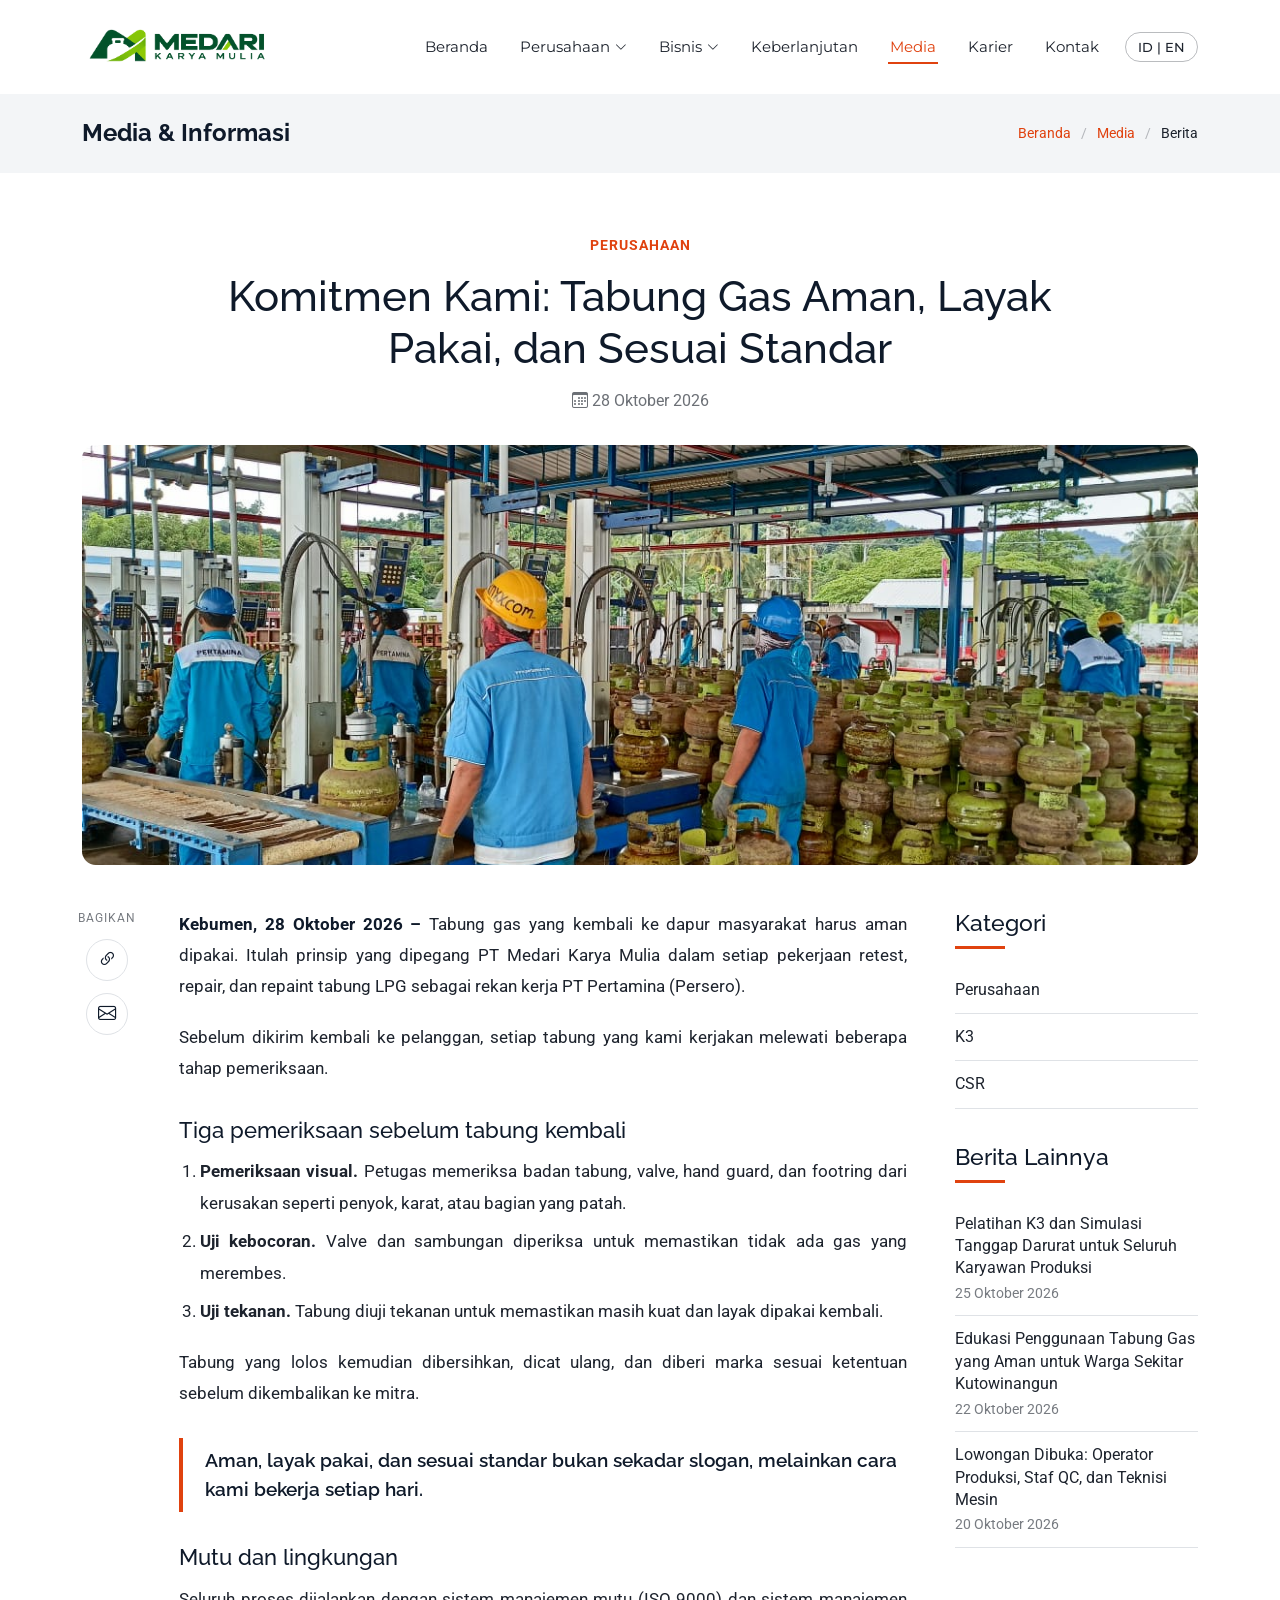
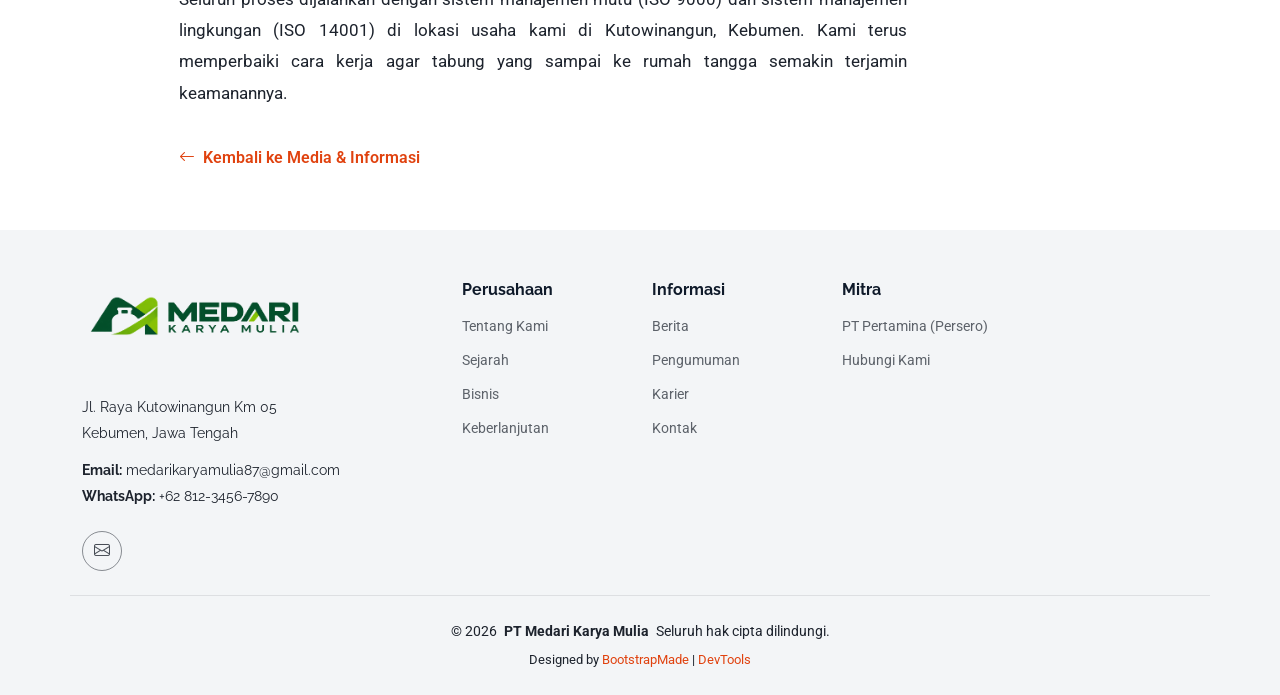
==== berita-1.html @ b1494ba6 "first commit" ====
<!DOCTYPE html>
<html lang="id">

<head>
  <meta charset="utf-8">
  <meta content="width=device-width, initial-scale=1.0" name="viewport">
  <title>Komitmen Kami: Tabung Gas Aman, Layak Pakai, dan Sesuai Standar - PT Medari Karya Mulia</title>
  <meta name="description" content="Komitmen PT Medari Karya Mulia menjaga tabung gas LPG tetap aman, layak pakai, dan sesuai standar.">

  <link href="assets/img/logo.png?v=2" rel="icon" type="image/png">
  <link href="assets/img/logo.png?v=2" rel="apple-touch-icon">

  <link href="https://fonts.googleapis.com" rel="preconnect">
  <link href="https://fonts.gstatic.com" rel="preconnect" crossorigin>
  <link href="https://fonts.googleapis.com/css2?family=Roboto:ital,wght@0,100;0,300;0,400;0,500;0,700;0,900;1,100;1,300;1,400;1,500;1,700;1,900&family=Montserrat:ital,wght@0,100;0,200;0,300;0,400;0,500;0,600;0,700;0,800;0,900;1,100;1,200;1,300;1,400;1,500;1,600;1,700;1,800;1,900&family=Raleway:ital,wght@0,100;0,200;0,300;0,400;0,500;0,600;0,700;0,800;0,900;1,100;1,200;1,300;1,400;1,500;1,600;1,700;1,800;1,900&display=swap" rel="stylesheet">

  <link href="assets/vendor/bootstrap/css/bootstrap.min.css" rel="stylesheet">
  <link href="assets/vendor/bootstrap-icons/bootstrap-icons.css" rel="stylesheet">
  <link href="assets/vendor/aos/aos.css" rel="stylesheet">
  <link href="assets/vendor/swiper/swiper-bundle.min.css" rel="stylesheet">
  <link href="assets/css/main.css" rel="stylesheet">
</head>

<body class="berita-page">

  <header id="header" class="header d-flex align-items-center sticky-top">
    <div class="container-fluid container-xl position-relative d-flex align-items-center">

      <a href="index.html" class="logo d-flex align-items-center me-auto">
        
          <img src="assets/img/logo-medari-karya-mulia.png" alt="PT Medari Karya Mulia" class="logo-img">
      </a>

      <nav id="navmenu" class="navmenu">
        <ul>
          <li><a href="index.html#hero"><span data-en="Home">Beranda</span></a></li>
          <li class="dropdown"><a href="index.html#about"><span data-en="Company">Perusahaan</span> <i class="bi bi-chevron-down toggle-dropdown"></i></a>
            <ul>
              <li><a href="index.html#about" data-en="About Us">Tentang Kami</a></li>
              <li><a href="index.html#history" data-en="History">Sejarah</a></li>
              <li><a href="index.html#team" data-en="Organization">Struktur Organisasi</a></li>
            </ul>
          </li>
          <li class="dropdown"><a href="index.html#services"><span data-en="Our Business">Bisnis</span> <i class="bi bi-chevron-down toggle-dropdown"></i></a>
            <ul>
              <li><a href="index.html#services">Retest</a></li>
              <li><a href="index.html#services">Repair</a></li>
              <li><a href="index.html#services">Repaint</a></li>
              <li><a href="index.html#how-we-work" data-en="Work Process">Alur Kerja</a></li>
            </ul>
          </li>
          <li><a href="index.html#sustainability"><span data-en="Sustainability">Keberlanjutan</span></a></li>
          <li><a href="index.html#media" class="active"><span data-en="Media">Media</span></a></li>
          <li><a href="index.html#careers"><span data-en="Careers">Karier</span></a></li>
          <li><a href="index.html#contact"><span data-en="Contact">Kontak</span></a></li>
        </ul>
        <i class="mobile-nav-toggle d-xl-none bi bi-list"></i>
      </nav>

      <button id="lang" class="btn-lang" type="button" aria-label="Ganti bahasa / Switch language">ID | EN</button>

    </div>
  </header>

  <main class="main">

    <!-- Page Title -->
    <div class="page-title light-background">
      <div class="container d-lg-flex justify-content-between align-items-center">
        <h1 class="mb-2 mb-lg-0" data-en="Media &amp;amp; Information">Media &amp; Informasi</h1>
        <nav class="breadcrumbs">
          <ol>
            <li><a href="index.html" data-en="Home">Beranda</a></li>
            <li><a href="index.html#media" data-en="Media">Media</a></li>
            <li class="current" data-en="News">Berita</li>
          </ol>
        </nav>
      </div>
    </div>

    <!-- Berita Detail -->
    <section id="berita-detail" class="berita-detail section">
      <div class="container" data-aos="fade-up">

        <div class="berita-head">
          <span class="berita-cat" data-en="Company">Perusahaan</span>
          <h2 class="berita-title" data-en="Our Commitment: Safe, Fit-for-Use Gas Cylinders That Meet Standards">Komitmen Kami: Tabung Gas Aman, Layak Pakai, dan Sesuai Standar</h2>
          <div class="berita-meta" data-en="&lt;i class=&quot;bi bi-calendar3&quot;&gt;&lt;/i&gt; October 28, 2026"><i class="bi bi-calendar3"></i> 28 Oktober 2026</div>
        </div>

        <img src="assets/img/komitmen-kami.jpeg" alt="Komitmen Kami: Tabung Gas Aman, Layak Pakai, dan Sesuai Standar" class="berita-hero">

        <div class="row g-4 g-lg-5">

          <div class="col-lg-1">
            <div class="berita-share">
              <span data-en="SHARE">BAGIKAN</span>
              <button type="button" class="js-copy" title="Salin tautan" aria-label="Salin tautan"><i class="bi bi-link-45deg"></i></button>
              <a class="js-mail" href="#" title="Kirim lewat email" aria-label="Kirim lewat email"><i class="bi bi-envelope"></i></a>
            </div>
          </div>

          <div class="col-lg-8">
            <article class="berita-body">

              <!-- ====== ISI BERITA MULAI ====== -->
              <p data-en="&lt;span class=&quot;dateline&quot;&gt;Kebumen, October 28, 2026 –&lt;/span&gt; A cylinder that returns to a household kitchen must be safe to use. That is the principle PT Medari Karya Mulia upholds in every LPG cylinder retest, repair, and repaint job as a partner of PT Pertamina (Persero)."><span class="dateline">Kebumen, 28 Oktober 2026 –</span> Tabung gas yang kembali ke dapur masyarakat harus aman dipakai. Itulah prinsip yang dipegang PT Medari Karya Mulia dalam setiap pekerjaan retest, repair, dan repaint tabung LPG sebagai rekan kerja PT Pertamina (Persero).</p>
              <p data-en="Before being sent back to customers, every cylinder we work on goes through several inspection stages.">Sebelum dikirim kembali ke pelanggan, setiap tabung yang kami kerjakan melewati beberapa tahap pemeriksaan.</p>
              <h3 data-en="Three checks before a cylinder goes back">Tiga pemeriksaan sebelum tabung kembali</h3>
              <ol>
              <li data-en="&lt;b&gt;Visual inspection.&lt;/b&gt; Staff check the cylinder body, valve, hand guard, and footring for damage such as dents, rust, or broken parts."><b>Pemeriksaan visual.</b> Petugas memeriksa badan tabung, valve, hand guard, dan footring dari kerusakan seperti penyok, karat, atau bagian yang patah.</li>
              <li data-en="&lt;b&gt;Leak test.&lt;/b&gt; The valve and joints are checked to make sure no gas seeps out."><b>Uji kebocoran.</b> Valve dan sambungan diperiksa untuk memastikan tidak ada gas yang merembes.</li>
              <li data-en="&lt;b&gt;Pressure test.&lt;/b&gt; The cylinder is pressure tested to make sure it is still strong and fit for reuse."><b>Uji tekanan.</b> Tabung diuji tekanan untuk memastikan masih kuat dan layak dipakai kembali.</li>
              </ol>
              <p data-en="Cylinders that pass are then cleaned, repainted, and marked as required before being returned to our partner.">Tabung yang lolos kemudian dibersihkan, dicat ulang, dan diberi marka sesuai ketentuan sebelum dikembalikan ke mitra.</p>
              <blockquote data-en="Safe, fit for use, and up to standard is not just a slogan, but the way we work every day.">Aman, layak pakai, dan sesuai standar bukan sekadar slogan, melainkan cara kami bekerja setiap hari.</blockquote>
              <h3 data-en="Quality and environment">Mutu dan lingkungan</h3>
              <p data-en="The whole process runs under a quality management system (ISO 9000) and an environmental management system (ISO 14001) at our site in Kutowinangun, Kebumen. We keep improving how we work so that the cylinders reaching households are ever safer.">Seluruh proses dijalankan dengan sistem manajemen mutu (ISO 9000) dan sistem manajemen lingkungan (ISO 14001) di lokasi usaha kami di Kutowinangun, Kebumen. Kami terus memperbaiki cara kerja agar tabung yang sampai ke rumah tangga semakin terjamin keamanannya.</p>
              <!-- ====== ISI BERITA SELESAI ====== -->

            </article>
            <a href="index.html#media" class="berita-back" data-en="&lt;i class=&quot;bi bi-arrow-left&quot;&gt;&lt;/i&gt; Back to Media &amp;amp; Information"><i class="bi bi-arrow-left"></i> Kembali ke Media &amp; Informasi</a>
          </div>

          <div class="col-lg-3">
            <aside class="berita-side">
              <h4 data-en="Categories">Kategori</h4>
              <ul>
                <li><a href="index.html#media" data-en="Company">Perusahaan</a></li>
                <li><a href="index.html#media">K3</a></li>
                <li><a href="index.html#media">CSR</a></li>
              </ul>
              <h4 data-en="More News">Berita Lainnya</h4>
              <ul>
                <li><a href="berita-2.html" data-en="K3 Training and Emergency Response Drill for All Production Employees&lt;small&gt;October 25, 2026&lt;/small&gt;">Pelatihan K3 dan Simulasi Tanggap Darurat untuk Seluruh Karyawan Produksi<small>25 Oktober 2026</small></a></li>
                <li><a href="berita-3.html" data-en="Safe Gas Cylinder Use Education for Residents Around Kutowinangun&lt;small&gt;October 22, 2026&lt;/small&gt;">Edukasi Penggunaan Tabung Gas yang Aman untuk Warga Sekitar Kutowinangun<small>22 Oktober 2026</small></a></li>
                <li><a href="berita-4.html" data-en="Job Openings: Production Operator, QC Staff, and Machine Technician&lt;small&gt;October 20, 2026&lt;/small&gt;">Lowongan Dibuka: Operator Produksi, Staf QC, dan Teknisi Mesin<small>20 Oktober 2026</small></a></li>
              </ul>
            </aside>
          </div>

        </div>
      </div>
    </section>

  </main>

  <footer id="footer" class="footer position-relative light-background">

    <div class="container footer-top">
      <div class="row gy-4">
        <div class="col-lg-4 col-md-6 footer-about">
          <a href="index.html" class="logo d-flex align-items-center">
            
              <img src="assets/img/logo-medari-karya-mulia.png" alt="PT Medari Karya Mulia" class="logo-img">
          </a>
          <div class="footer-contact pt-3">
            <p>Jl. Raya Kutowinangun Km 05</p>
            <p>Kebumen, Jawa Tengah</p>
            <p class="mt-3"><strong>Email:</strong> <span id="f-em"></span></p>
            <p><strong>WhatsApp:</strong> <span id="f-wa"></span></p>
          </div>
          <div class="social-links d-flex mt-4">
            <a id="f-mail" href="#" aria-label="Email"><i class="bi bi-envelope"></i></a>
          </div>
        </div>

        <div class="col-lg-2 col-md-3 footer-links">
          <h4 data-en="Company">Perusahaan</h4>
          <ul>
            <li><a href="index.html#about" data-en="About Us">Tentang Kami</a></li>
            <li><a href="index.html#history" data-en="History">Sejarah</a></li>
            <li><a href="index.html#services" data-en="Our Business">Bisnis</a></li>
            <li><a href="index.html#sustainability" data-en="Sustainability">Keberlanjutan</a></li>
          </ul>
        </div>

        <div class="col-lg-2 col-md-3 footer-links">
          <h4 data-en="Information">Informasi</h4>
          <ul>
            <li><a href="index.html#media" data-en="News">Berita</a></li>
            <li><a href="index.html#media" data-en="Announcements">Pengumuman</a></li>
            <li><a href="index.html#careers" data-en="Careers">Karier</a></li>
            <li><a href="index.html#contact" data-en="Contact">Kontak</a></li>
          </ul>
        </div>

        <div class="col-lg-4 col-md-6 footer-links">
          <h4 data-en="Partner">Mitra</h4>
          <ul>
            <li><a href="https://www.pertamina.com/id" target="_blank" rel="noopener">PT Pertamina (Persero)</a></li>
            <li><a href="index.html#contact" data-en="Contact Us">Hubungi Kami</a></li>
          </ul>
        </div>
      </div>
    </div>

    <div class="container copyright text-center mt-4">
      <p>© <span>2026</span> <strong class="px-1 sitename">PT Medari Karya Mulia</strong> <span data-en="All Rights Reserved">Seluruh hak cipta dilindungi.</span></p>
      <div class="credits">
        <!-- All the links in the footer should remain intact. -->
        <!-- You can delete the links only if you've purchased the pro version. -->
        <!-- Licensing information: https://bootstrapmade.com/license/ -->
        Designed by <a href="https://bootstrapmade.com/">BootstrapMade</a> | <a href="https://bootstrapmade.com/tools/">DevTools</a>
      </div>
    </div>

  </footer>

  <a href="#" id="scroll-top" class="scroll-top d-flex align-items-center justify-content-center"><i class="bi bi-arrow-up-short"></i></a>

  <script src="assets/vendor/bootstrap/js/bootstrap.bundle.min.js"></script>
  <script src="assets/vendor/aos/aos.js"></script>
  <script src="assets/vendor/purecounter/purecounter_vanilla.js"></script>
  <script src="assets/vendor/swiper/swiper-bundle.min.js"></script>
  <script src="assets/js/main.js"></script>

</body>

</html>
---- assets/css/main.css ----
/**
* Template Name: Scout
* Template URL: https://bootstrapmade.com/scout-bootstrap-multipurpose-template/
* Updated: May 05 2025 with Bootstrap v5.3.5
* Author: BootstrapMade.com
* License: https://bootstrapmade.com/license/
*/

/*--------------------------------------------------------------
# Font & Color Variables
# Help: https://bootstrapmade.com/color-system/
--------------------------------------------------------------*/
/* Fonts */
:root {
  --default-font: "Roboto",  system-ui, -apple-system, "Segoe UI", Roboto, "Helvetica Neue", Arial, "Noto Sans", "Liberation Sans", sans-serif, "Apple Color Emoji", "Segoe UI Emoji", "Segoe UI Symbol", "Noto Color Emoji";
  --heading-font: "Raleway",  sans-serif;
  --nav-font: "Montserrat",  sans-serif;
}

/* Global Colors - The following color variables are used throughout the website. Updating them here will change the color scheme of the entire website */
:root { 
  --background-color: #ffffff; /* Background color for the entire website, including individual sections */
  --default-color: #52413a; /* Default color used for the majority of the text content across the entire website */
  --heading-color: #31221c; /* Color for headings, subheadings and title throughout the website */
  --accent-color: #f85d23; /* Accent color that represents your brand on the website. It's used for buttons, links, and other elements that need to stand out */
  --surface-color: #ffffff; /* The surface color is used as a background of boxed elements within sections, such as cards, icon boxes, or other elements that require a visual separation from the global background. */
  --contrast-color: #ffffff; /* Contrast color for text, ensuring readability against backgrounds of accent, heading, or default colors. */
}

/* Nav Menu Colors - The following color variables are used specifically for the navigation menu. They are separate from the global colors to allow for more customization options */
:root {
  --nav-color: #52413a;  /* The default color of the main navmenu links */
  --nav-hover-color: #f85d23; /* Applied to main navmenu links when they are hovered over or active */
  --nav-mobile-background-color: #ffffff; /* Used as the background color for mobile navigation menu */
  --nav-dropdown-background-color: #ffffff; /* Used as the background color for dropdown items that appear when hovering over primary navigation items */
  --nav-dropdown-color: #52413a; /* Used for navigation links of the dropdown items in the navigation menu. */
  --nav-dropdown-hover-color: #f85d23; /* Similar to --nav-hover-color, this color is applied to dropdown navigation links when they are hovered over. */
}

/* Color Presets - These classes override global colors when applied to any section or element, providing reuse of the sam color scheme. */

.light-background {
  --background-color: #f8f5f4;
  --surface-color: #ffffff;
}

.dark-background {
  --background-color: #060606;
  --default-color: #ffffff;
  --heading-color: #ffffff;
  --surface-color: #343333;
  --contrast-color: #ffffff;
}

/* Smooth scroll */
:root {
  scroll-behavior: smooth;
}

/*--------------------------------------------------------------
# General Styling & Shared Classes
--------------------------------------------------------------*/
body {
  color: var(--default-color);
  background-color: var(--background-color);
  font-family: var(--default-font);
}

a {
  color: var(--accent-color);
  text-decoration: none;
  transition: 0.3s;
}

a:hover {
  color: color-mix(in srgb, var(--accent-color), transparent 25%);
  text-decoration: none;
}

h1,
h2,
h3,
h4,
h5,
h6 {
  color: var(--heading-color);
  font-family: var(--heading-font);
}

/* PHP Email Form Messages
------------------------------*/
.php-email-form .error-message {
  display: none;
  background: #df1529;
  color: #ffffff;
  text-align: left;
  padding: 15px;
  margin-bottom: 24px;
  font-weight: 600;
}

.php-email-form .sent-message {
  display: none;
  color: #ffffff;
  background: #059652;
  text-align: center;
  padding: 15px;
  margin-bottom: 24px;
  font-weight: 600;
}

.php-email-form .loading {
  display: none;
  background: var(--surface-color);
  text-align: center;
  padding: 15px;
  margin-bottom: 24px;
}

.php-email-form .loading:before {
  content: "";
  display: inline-block;
  border-radius: 50%;
  width: 24px;
  height: 24px;
  margin: 0 10px -6px 0;
  border: 3px solid var(--accent-color);
  border-top-color: var(--surface-color);
  animation: php-email-form-loading 1s linear infinite;
}

@keyframes php-email-form-loading {
  0% {
    transform: rotate(0deg);
  }

  100% {
    transform: rotate(360deg);
  }
}

/*--------------------------------------------------------------
# Global Header
--------------------------------------------------------------*/
.header {
  color: var(--default-color);
  background-color: var(--background-color);
  padding: 15px 0;
  transition: all 0.5s;
  z-index: 997;
}

.header .logo {
  line-height: 1;
}

.header .logo img {
  max-height: 36px;
  margin-right: 8px;
}

.header .logo h1 {
  font-size: 26px;
  margin: 0;
  font-weight: 600;
  color: var(--heading-color);
}

.header .btn-getstarted,
.header .btn-getstarted:focus {
  color: var(--contrast-color);
  background: var(--accent-color);
  font-size: 14px;
  padding: 8px 25px;
  margin: 0 0 0 30px;
  border-radius: 50px;
  transition: 0.3s;
}

.header .btn-getstarted:hover,
.header .btn-getstarted:focus:hover {
  color: var(--contrast-color);
  background: color-mix(in srgb, var(--accent-color), transparent 15%);
}

@media (max-width: 1200px) {
  .header .logo {
    order: 1;
  }

  .header .btn-getstarted {
    order: 2;
    margin: 0 15px 0 0;
    padding: 6px 15px;
  }

  .header .navmenu {
    order: 3;
  }
}

/* Global Header on Scroll
------------------------------*/
.scrolled .header {
  --background-color: rgba(244, 239, 237, 0.95);
}

/*--------------------------------------------------------------
# Navigation Menu
--------------------------------------------------------------*/
/* Desktop Navigation */
@media (min-width: 1200px) {
  .navmenu {
    padding: 0;
  }

  .navmenu ul {
    margin: 0;
    padding: 0;
    display: flex;
    list-style: none;
    align-items: center;
  }

  .navmenu li {
    position: relative;
  }

  .navmenu>ul>li {
    white-space: nowrap;
    padding: 15px 14px;
  }

  .navmenu>ul>li:last-child {
    padding-right: 0;
  }

  .navmenu a,
  .navmenu a:focus {
    color: var(--nav-color);
    font-size: 15px;
    padding: 0 2px;
    font-family: var(--nav-font);
    font-weight: 400;
    display: flex;
    align-items: center;
    justify-content: space-between;
    white-space: nowrap;
    transition: 0.3s;
    position: relative;
  }

  .navmenu a i,
  .navmenu a:focus i {
    font-size: 12px;
    line-height: 0;
    margin-left: 5px;
    transition: 0.3s;
  }

  .navmenu>ul>li>a:before {
    content: "";
    position: absolute;
    width: 100%;
    height: 2px;
    bottom: -6px;
    left: 0;
    background-color: var(--accent-color);
    visibility: hidden;
    width: 0px;
    transition: all 0.3s ease-in-out 0s;
  }

  .navmenu a:hover:before,
  .navmenu li:hover>a:before,
  .navmenu .active:before {
    visibility: visible;
    width: 100%;
  }

  .navmenu li:hover>a,
  .navmenu .active,
  .navmenu .active:focus {
    color: var(--nav-hover-color);
  }

  .navmenu .dropdown ul {
    margin: 0;
    padding: 10px 0;
    background: var(--nav-dropdown-background-color);
    display: block;
    position: absolute;
    visibility: hidden;
    left: 14px;
    top: 130%;
    opacity: 0;
    transition: 0.3s;
    border-radius: 4px;
    z-index: 99;
    box-shadow: 0px 0px 30px rgba(0, 0, 0, 0.1);
  }

  .navmenu .dropdown ul li {
    min-width: 200px;
  }

  .navmenu .dropdown ul a {
    padding: 10px 20px;
    font-size: 15px;
    text-transform: none;
    color: var(--nav-dropdown-color);
  }

  .navmenu .dropdown ul a i {
    font-size: 12px;
  }

  .navmenu .dropdown ul a:hover,
  .navmenu .dropdown ul .active:hover,
  .navmenu .dropdown ul li:hover>a {
    color: var(--nav-dropdown-hover-color);
  }

  .navmenu .dropdown:hover>ul {
    opacity: 1;
    top: 100%;
    visibility: visible;
  }

  .navmenu .dropdown .dropdown ul {
    top: 0;
    left: -90%;
    visibility: hidden;
  }

  .navmenu .dropdown .dropdown:hover>ul {
    opacity: 1;
    top: 0;
    left: -100%;
    visibility: visible;
  }
}

/* Mobile Navigation */
@media (max-width: 1199px) {
  .mobile-nav-toggle {
    color: var(--nav-color);
    font-size: 28px;
    line-height: 0;
    margin-right: 10px;
    cursor: pointer;
    transition: color 0.3s;
  }

  .navmenu {
    padding: 0;
    z-index: 9997;
  }

  .navmenu ul {
    display: none;
    list-style: none;
    position: absolute;
    inset: 60px 20px 20px 20px;
    padding: 10px 0;
    margin: 0;
    border-radius: 6px;
    background-color: var(--nav-mobile-background-color);
    border: 1px solid color-mix(in srgb, var(--default-color), transparent 90%);
    box-shadow: none;
    overflow-y: auto;
    transition: 0.3s;
    z-index: 9998;
  }

  .navmenu a,
  .navmenu a:focus {
    color: var(--nav-dropdown-color);
    padding: 10px 20px;
    font-family: var(--nav-font);
    font-size: 17px;
    font-weight: 500;
    display: flex;
    align-items: center;
    justify-content: space-between;
    white-space: nowrap;
    transition: 0.3s;
  }

  .navmenu a i,
  .navmenu a:focus i {
    font-size: 12px;
    line-height: 0;
    margin-left: 5px;
    width: 30px;
    height: 30px;
    display: flex;
    align-items: center;
    justify-content: center;
    border-radius: 50%;
    transition: 0.3s;
    background-color: color-mix(in srgb, var(--accent-color), transparent 90%);
  }

  .navmenu a i:hover,
  .navmenu a:focus i:hover {
    background-color: var(--accent-color);
    color: var(--contrast-color);
  }

  .navmenu a:hover,
  .navmenu .active,
  .navmenu .active:focus {
    color: var(--nav-dropdown-hover-color);
  }

  .navmenu .active i,
  .navmenu .active:focus i {
    background-color: var(--accent-color);
    color: var(--contrast-color);
    transform: rotate(180deg);
  }

  .navmenu .dropdown ul {
    position: static;
    display: none;
    z-index: 99;
    padding: 10px 0;
    margin: 10px 20px;
    background-color: var(--nav-dropdown-background-color);
    transition: all 0.5s ease-in-out;
  }

  .navmenu .dropdown ul ul {
    background-color: rgba(33, 37, 41, 0.1);
  }

  .navmenu .dropdown>.dropdown-active {
    display: block;
    background-color: rgba(33, 37, 41, 0.03);
  }

  .mobile-nav-active {
    overflow: hidden;
  }

  .mobile-nav-active .mobile-nav-toggle {
    color: #fff;
    position: absolute;
    font-size: 32px;
    top: 15px;
    right: 15px;
    margin-right: 0;
    z-index: 9999;
  }

  .mobile-nav-active .navmenu {
    position: fixed;
    overflow: hidden;
    inset: 0;
    background: rgba(33, 37, 41, 0.8);
    transition: 0.3s;
  }

  .mobile-nav-active .navmenu>ul {
    display: block;
  }
}

/*--------------------------------------------------------------
# Global Footer
--------------------------------------------------------------*/
.footer {
  color: var(--default-color);
  background-color: var(--background-color);
  font-size: 14px;
  position: relative;
}

.footer .footer-top {
  padding-top: 50px;
}

.footer .footer-about .logo {
  line-height: 1;
  margin-bottom: 25px;
}

.footer .footer-about .logo img {
  max-height: 40px;
  margin-right: 6px;
}

.footer .footer-about .logo span {
  color: var(--heading-color);
  font-family: var(--heading-font);
  font-size: 26px;
  font-weight: 700;
  letter-spacing: 1px;
}

.footer .footer-about p {
  font-size: 14px;
  font-family: var(--heading-font);
}

.footer .social-links a {
  display: flex;
  align-items: center;
  justify-content: center;
  width: 40px;
  height: 40px;
  border-radius: 50%;
  border: 1px solid color-mix(in srgb, var(--default-color), transparent 50%);
  font-size: 16px;
  color: color-mix(in srgb, var(--default-color), transparent 20%);
  margin-right: 10px;
  transition: 0.3s;
}

.footer .social-links a:hover {
  color: var(--accent-color);
  border-color: var(--accent-color);
}

.footer h4 {
  font-size: 16px;
  font-weight: bold;
  position: relative;
  padding-bottom: 12px;
}

.footer .footer-links {
  margin-bottom: 30px;
}

.footer .footer-links ul {
  list-style: none;
  padding: 0;
  margin: 0;
}

.footer .footer-links ul i {
  padding-right: 2px;
  font-size: 12px;
  line-height: 0;
}

.footer .footer-links ul li {
  padding: 10px 0;
  display: flex;
  align-items: center;
}

.footer .footer-links ul li:first-child {
  padding-top: 0;
}

.footer .footer-links ul a {
  color: color-mix(in srgb, var(--default-color), transparent 30%);
  display: inline-block;
  line-height: 1;
}

.footer .footer-links ul a:hover {
  color: var(--accent-color);
}

.footer .footer-contact p {
  margin-bottom: 5px;
}

.footer .copyright {
  padding: 25px 0;
  border-top: 1px solid color-mix(in srgb, var(--default-color), transparent 90%);
}

.footer .copyright p {
  margin-bottom: 0;
}

.footer .credits {
  margin-top: 8px;
  font-size: 13px;
}

/*--------------------------------------------------------------
# Scroll Top Button
--------------------------------------------------------------*/
.scroll-top {
  position: fixed;
  visibility: hidden;
  opacity: 0;
  right: 15px;
  bottom: -15px;
  z-index: 99999;
  background-color: var(--accent-color);
  width: 44px;
  height: 44px;
  border-radius: 50px;
  transition: all 0.4s;
}

.scroll-top i {
  font-size: 24px;
  color: var(--contrast-color);
  line-height: 0;
}

.scroll-top:hover {
  background-color: color-mix(in srgb, var(--accent-color), transparent 20%);
  color: var(--contrast-color);
}

.scroll-top.active {
  visibility: visible;
  opacity: 1;
  bottom: 15px;
}

/*--------------------------------------------------------------
# Disable aos animation delay on mobile devices
--------------------------------------------------------------*/
@media screen and (max-width: 768px) {
  [data-aos-delay] {
    transition-delay: 0 !important;
  }
}

/*--------------------------------------------------------------
# Global Page Titles & Breadcrumbs
--------------------------------------------------------------*/
.page-title {
  color: var(--default-color);
  background-color: var(--background-color);
  padding: 25px 0;
  position: relative;
}

.page-title h1 {
  font-size: 24px;
  font-weight: 700;
}

.page-title .breadcrumbs ol {
  display: flex;
  flex-wrap: wrap;
  list-style: none;
  padding: 0;
  margin: 0;
  font-size: 14px;
  font-weight: 400;
}

.page-title .breadcrumbs ol li+li {
  padding-left: 10px;
}

.page-title .breadcrumbs ol li+li::before {
  content: "/";
  display: inline-block;
  padding-right: 10px;
  color: color-mix(in srgb, var(--default-color), transparent 70%);
}

/*--------------------------------------------------------------
# Global Sections
--------------------------------------------------------------*/
section,
.section {
  color: var(--default-color);
  background-color: var(--background-color);
  padding: 60px 0;
  scroll-margin-top: 82px;
  overflow: clip;
}

@media (max-width: 1199px) {

  section,
  .section {
    scroll-margin-top: 63px;
  }
}

/*--------------------------------------------------------------
# Global Section Titles
--------------------------------------------------------------*/
.section-title {
  text-align: center;
  padding-bottom: 60px;
  position: relative;
}

.section-title h2 {
  font-size: 32px;
  font-weight: 700;
  margin-bottom: 20px;
  padding-bottom: 20px;
  position: relative;
}

.section-title h2:after {
  content: "";
  position: absolute;
  display: block;
  width: 50px;
  height: 3px;
  background: var(--accent-color);
  left: 0;
  right: 0;
  bottom: 0;
  margin: auto;
}

.section-title p {
  margin-bottom: 0;
}

/*--------------------------------------------------------------
# Hero Section
--------------------------------------------------------------*/
.hero {
  padding: 80px 0;
}

.hero .hero-content {
  margin-bottom: 2rem;
}

@media (min-width: 992px) {
  .hero .hero-content {
    margin-bottom: 0;
  }
}

.hero .hero-tag {
  display: inline-flex;
  align-items: center;
  background-color: color-mix(in srgb, var(--accent-color), transparent 90%);
  padding: 0.5rem 1rem;
  border-radius: 50px;
  margin-bottom: 1rem;
}

.hero .hero-tag i {
  color: var(--accent-color);
  margin-right: 0.5rem;
}

.hero .hero-tag span {
  color: var(--accent-color);
  font-weight: 600;
}

.hero h1 {
  font-size: 2.5rem;
  font-weight: 700;
  margin-bottom: 1rem;
}

.hero h1 .highlight {
  color: var(--accent-color);
}

@media (min-width: 992px) {
  .hero h1 {
    font-size: 3.5rem;
  }
}

.hero .lead {
  color: color-mix(in srgb, var(--default-color), transparent 25%);
  margin-bottom: 1.5rem;
}

.hero .hero-features {
  list-style: none;
  padding-left: 0;
  margin-bottom: 2rem;
}

.hero .hero-features li {
  margin-bottom: 0.5rem;
  display: flex;
  align-items: center;
}

.hero .hero-features li i {
  color: var(--accent-color);
  margin-right: 0.5rem;
}

.hero .hero-cta {
  display: flex;
  flex-wrap: wrap;
  gap: 1rem;
}

.hero .hero-cta .btn-primary {
  background-color: var(--accent-color);
  border-color: var(--accent-color);
  color: var(--contrast-color);
  padding: 0.75rem 1.5rem;
  font-weight: 600;
  transition: all 0.3s ease;
}

.hero .hero-cta .btn-primary:hover {
  background-color: color-mix(in srgb, var(--accent-color), black 10%);
  border-color: color-mix(in srgb, var(--accent-color), black 10%);
}

.hero .hero-cta .btn-link {
  color: var(--heading-color);
  font-weight: 600;
  text-decoration: none;
  display: inline-flex;
  align-items: center;
}

.hero .hero-cta .btn-link i {
  margin-right: 0.5rem;
}

.hero .hero-cta .btn-link:hover {
  color: var(--accent-color);
}

.hero .hero-image-wrapper {
  position: relative;
  padding: 0 40px;
}

.hero .hero-image-wrapper .hero-image {
  border-radius: 10px;
}

.hero .hero-image-wrapper .stat-card {
  position: absolute;
  background-color: var(--surface-color);
  padding: 1rem;
  border-radius: 8px;
  box-shadow: 0 5px 15px rgba(0, 0, 0, 0.1);
  display: flex;
  flex-direction: column;
  align-items: flex-start;
  min-width: 150px;
}

.hero .hero-image-wrapper .stat-card.top-right {
  top: 40px;
  right: 0px;
}

.hero .hero-image-wrapper .stat-card.bottom-left {
  bottom: 40px;
  left: 0px;
}

.hero .hero-image-wrapper .stat-card .stat-value {
  font-size: 1.5rem;
  font-weight: 700;
  color: var(--accent-color);
  margin-bottom: 0.25rem;
}

.hero .hero-image-wrapper .stat-card .stat-label {
  font-size: 0.875rem;
  color: var(--heading-color);
  margin-bottom: 0.5rem;
}

.hero .hero-image-wrapper .stat-card .stat-icon {
  align-self: flex-end;
  font-size: 1.25rem;
  color: color-mix(in srgb, var(--accent-color), transparent 50%);
}

@media (max-width: 575px) {
  .hero .hero-image-wrapper {
    padding: 0;
  }

  .hero .hero-image-wrapper .stat-card {
    position: relative;
  }

  .hero .hero-image-wrapper .stat-card.top-right,
  .hero .hero-image-wrapper .stat-card.bottom-left {
    inset: auto;
    margin-top: 30px;
  }
}

/*--------------------------------------------------------------
# About Section
--------------------------------------------------------------*/
.about .section-heading {
  font-size: 2.5rem;
  color: var(--heading-color);
  margin-bottom: 1.5rem;
  position: relative;
  padding-bottom: 1rem;
  font-weight: 700;
}

.about .section-heading:after {
  content: "";
  position: absolute;
  width: 70px;
  height: 3px;
  background: var(--accent-color);
  bottom: 0;
  left: 50%;
  transform: translateX(-50%);
}

.about .lead {
  font-size: 1.2rem;
  color: color-mix(in srgb, var(--default-color), transparent 25%);
  margin-bottom: 2rem;
  max-width: 800px;
  margin-left: auto;
  margin-right: auto;
}

.about .feature-box {
  background: var(--surface-color);
  border-radius: 12px;
  padding: 2.5rem 1.5rem;
  text-align: center;
  height: 100%;
  box-shadow: 0 10px 30px rgba(0, 0, 0, 0.05);
  transition: all 0.3s ease;
  position: relative;
  overflow: hidden;
  z-index: 1;
}

.about .feature-box:before {
  content: "";
  position: absolute;
  bottom: 0;
  left: 0;
  width: 100%;
  height: 0;
  background: color-mix(in srgb, var(--accent-color), transparent 92%);
  z-index: -1;
  transition: height 0.5s cubic-bezier(0.65, 0, 0.35, 1);
  border-radius: 12px;
}

.about .feature-box:hover {
  transform: translateY(-10px);
  box-shadow: none;
}

.about .feature-box:hover:before {
  height: 100%;
}

.about .feature-box:hover .icon-container {
  background: var(--accent-color);
  color: var(--contrast-color);
}

.about .feature-box .icon-container {
  width: 70px;
  height: 70px;
  border-radius: 50%;
  background: color-mix(in srgb, var(--accent-color), transparent 90%);
  color: var(--accent-color);
  display: flex;
  align-items: center;
  justify-content: center;
  margin: 0 auto 1.5rem;
  font-size: 1.8rem;
  transition: all 0.3s ease;
  box-shadow: 0 5px 15px color-mix(in srgb, var(--accent-color), transparent 85%);
}

.about .feature-box h4 {
  font-size: 1.3rem;
  font-weight: 600;
  margin-bottom: 1rem;
  color: var(--heading-color);
}

.about .feature-box p {
  color: color-mix(in srgb, var(--default-color), transparent 25%);
  font-size: 0.95rem;
  line-height: 1.6;
}

.about .about-content-box {
  padding: 2rem;
}

.about .about-content-box h3 {
  font-size: 2rem;
  color: var(--heading-color);
  margin-bottom: 1.5rem;
  font-weight: 700;
  line-height: 1.3;
}

.about .about-content-box p {
  color: color-mix(in srgb, var(--default-color), transparent 20%);
  margin-bottom: 1.5rem;
  line-height: 1.7;
}

.about .about-content-box .progress-item {
  margin-bottom: 1.2rem;
}

.about .about-content-box .progress-item .progress-title {
  font-weight: 600;
  color: var(--heading-color);
  font-size: 1rem;
}

.about .about-content-box .progress-item .progress-percent {
  font-weight: 700;
  color: var(--accent-color);
}

.about .about-content-box .progress-item .progress {
  height: 8px;
  border-radius: 4px;
  background-color: color-mix(in srgb, var(--accent-color), transparent 90%);
  margin-top: 0.5rem;
  overflow: hidden;
}

.about .about-content-box .progress-item .progress .progress-bar {
  background-color: var(--accent-color);
  border-radius: 4px;
}

.about .about-content-box .btn-discover {
  background: var(--accent-color);
  color: var(--contrast-color);
  border: none;
  border-radius: 30px;
  padding: 0.8rem 2rem;
  font-weight: 600;
  transition: all 0.3s;
  position: relative;
  overflow: hidden;
  z-index: 1;
}

.about .about-content-box .btn-discover:before {
  content: "";
  position: absolute;
  top: 0;
  left: 0;
  width: 0;
  height: 100%;
  background: color-mix(in srgb, var(--accent-color), #000 15%);
  transition: width 0.3s ease;
  z-index: -1;
  border-radius: 30px;
}

.about .about-content-box .btn-discover:hover {
  box-shadow: 0 8px 25px color-mix(in srgb, var(--accent-color), transparent 80%);
}

.about .about-content-box .btn-discover:hover:before {
  width: 100%;
}

.about .about-image-grid {
  position: relative;
  height: 540px;
  margin: 0 2rem;
}

.about .about-image-grid .img-grid-main {
  position: absolute;
  top: 0;
  right: 0;
  width: 70%;
  height: 350px;
  object-fit: cover;
  border-radius: 12px;
  box-shadow: 0 15px 30px rgba(0, 0, 0, 0.1);
  z-index: 1;
}

.about .about-image-grid .img-grid-secondary {
  position: absolute;
  bottom: 0;
  right: 30%;
  width: 50%;
  height: 220px;
  object-fit: cover;
  border-radius: 12px;
  box-shadow: 0 15px 30px rgba(0, 0, 0, 0.1);
  z-index: 2;
}

.about .about-image-grid .img-grid-tertiary {
  position: absolute;
  left: 0;
  bottom: 70px;
  width: 40%;
  height: 260px;
  object-fit: cover;
  border-radius: 12px;
  box-shadow: 0 15px 30px rgba(0, 0, 0, 0.1);
  z-index: 3;
}

.about .about-image-grid .experience-badge {
  position: absolute;
  right: 10px;
  bottom: 30px;
  width: 120px;
  height: 120px;
  background: var(--accent-color);
  border-radius: 50%;
  display: flex;
  flex-direction: column;
  align-items: center;
  justify-content: center;
  color: var(--contrast-color);
  box-shadow: 0 10px 25px rgba(0, 0, 0, 0.15);
  z-index: 4;
}

.about .about-image-grid .experience-badge .years {
  font-size: 2.5rem;
  font-weight: 700;
  line-height: 1;
  margin-bottom: 0.2rem;
}

.about .about-image-grid .experience-badge .text {
  font-size: 0.8rem;
  text-align: center;
  max-width: 90px;
  line-height: 1.2;
}

@media (max-width: 1199px) {
  .about .about-image-grid {
    height: 480px;
  }

  .about .about-image-grid .img-grid-main {
    height: 300px;
  }

  .about .about-image-grid .img-grid-secondary {
    height: 200px;
  }

  .about .about-image-grid .img-grid-tertiary {
    height: 220px;
  }
}

@media (max-width: 991px) {
  .about .section-heading {
    font-size: 2.2rem;
  }

  .about .about-content-box {
    padding: 1.5rem;
    margin-top: 2rem;
  }

  .about .about-content-box h3 {
    font-size: 1.8rem;
  }

  .about .about-image-grid {
    height: 450px;
    margin: 0 auto;
    max-width: 500px;
  }

  .about .about-image-grid .experience-badge {
    width: 100px;
    height: 100px;
  }

  .about .about-image-grid .experience-badge .years {
    font-size: 2rem;
  }
}

@media (max-width: 767px) {
  .about .section-heading {
    font-size: 1.8rem;
  }

  .about .feature-box {
    padding: 1.8rem 1rem;
  }

  .about .feature-box .icon-container {
    width: 60px;
    height: 60px;
    font-size: 1.5rem;
  }

  .about .about-image-grid {
    height: 400px;
    margin-bottom: 2rem;
  }

  .about .about-image-grid .img-grid-main {
    width: 75%;
    height: 250px;
  }

  .about .about-image-grid .img-grid-secondary {
    width: 55%;
    height: 180px;
  }

  .about .about-image-grid .img-grid-tertiary {
    width: 40%;
    height: 180px;
  }
}

/*--------------------------------------------------------------
# Stats Section
--------------------------------------------------------------*/
.stats .stats-overview {
  height: 100%;
  padding: 30px;
}

.stats .stats-overview h3 {
  font-size: 32px;
  font-weight: 700;
  margin-bottom: 20px;
  position: relative;
  padding-bottom: 15px;
}

.stats .stats-overview h3::after {
  content: "";
  position: absolute;
  display: block;
  width: 60px;
  height: 4px;
  background: var(--accent-color);
  bottom: 0;
  left: 0;
  right: 0;
  margin: 0 auto;
}

@media (min-width: 992px) {
  .stats .stats-overview h3::after {
    margin: 0;
  }
}

.stats .stats-overview p {
  font-size: 16px;
  color: color-mix(in srgb, var(--default-color), transparent 30%);
  line-height: 1.7;
  margin-bottom: 0;
}

.stats .stats-grid {
  display: grid;
  grid-template-columns: repeat(2, 1fr);
  gap: 20px;
}

.stats .stats-card {
  background: var(--surface-color);
  border-radius: 10px;
  box-shadow: 0 5px 20px rgba(0, 0, 0, 0.05);
  padding: 20px;
  display: flex;
  align-items: center;
  transition: transform 0.3s ease, box-shadow 0.3s ease;
}

.stats .stats-card:hover {
  transform: translateY(-5px);
  box-shadow: 0 8px 25px rgba(0, 0, 0, 0.1);
}

.stats .stats-card .stats-icon {
  display: flex;
  align-items: center;
  justify-content: center;
  width: 60px;
  height: 60px;
  background: color-mix(in srgb, var(--accent-color), transparent 90%);
  border-radius: 50%;
  margin-right: 15px;
  flex-shrink: 0;
}

.stats .stats-card .stats-icon i {
  font-size: 24px;
  color: var(--accent-color);
}

.stats .stats-card .stats-content {
  flex-grow: 1;
}

.stats .stats-card .stats-content .stats-number {
  display: flex;
  align-items: baseline;
}

.stats .stats-card .stats-content .stats-number .purecounter {
  font-size: 32px;
  font-weight: 700;
  color: var(--heading-color);
  margin: 0;
  line-height: 1;
}

.stats .stats-card .stats-content .stats-number .plus {
  font-size: 24px;
  font-weight: 700;
  color: var(--accent-color);
  margin-left: 2px;
}

.stats .stats-card .stats-content p {
  font-size: 14px;
  color: color-mix(in srgb, var(--default-color), transparent 40%);
  margin: 5px 0 0;
  font-weight: 500;
  font-family: var(--heading-font);
}

@media (max-width: 768px) {
  .stats .stats-grid {
    grid-template-columns: 1fr;
    gap: 15px;
  }

  .stats .stats-card {
    padding: 15px;
  }

  .stats .stats-card .stats-icon {
    width: 50px;
    height: 50px;
  }

  .stats .stats-card .stats-icon i {
    font-size: 20px;
  }

  .stats .stats-card .stats-content .stats-number .purecounter {
    font-size: 28px;
  }

  .stats .stats-card .stats-content .stats-number .plus {
    font-size: 20px;
  }
}

/*--------------------------------------------------------------
# Services Section
--------------------------------------------------------------*/
.services {
  padding-top: 60px;
  padding-bottom: 30px;
}

.services .services-row {
  position: relative;
}

.services .services-headline .services-subtitle {
  color: var(--accent-color);
  font-weight: 600;
  margin-bottom: 10px;
  font-size: 18px;
}

.services .services-headline .services-title {
  color: var(--heading-color);
  font-size: 2.5rem;
  line-height: 1.2;
  font-weight: 700;
  margin-bottom: 20px;
}

.services .services-description {
  margin-bottom: 30px;
}

.services .services-description p {
  font-size: 1.1rem;
  line-height: 1.6;
}

.services .services-image-container {
  position: relative;
  margin-bottom: 30px;
}

.services .services-image-container .services-image {
  position: relative;
  overflow: hidden;
  border-radius: 20px;
  height: 460px;
}

.services .services-image-container .services-image img {
  width: 100%;
  height: 100%;
  object-fit: cover;
}

.services .services-grid {
  margin-left: 50px;
}

@media (max-width: 991px) {
  .services .services-grid {
    margin-left: 0;
    margin-top: 70px;
  }
}

.services .service-card {
  background-color: color-mix(in srgb, var(--accent-color), transparent 92%);
  border-radius: 25px;
  padding: 30px 25px;
  margin-bottom: 25px;
  border: 1px solid rgba(154, 154, 154, 0.3);
  transition: all 0.3s ease;
  height: 100%;
}

.services .service-card:hover {
  background-color: var(--accent-color);
  transform: translateY(-5px);
}

.services .service-card:hover .service-icon {
  color: var(--contrast-color);
  transform: scale(0.95);
}

.services .service-card:hover .service-info h3 a,
.services .service-card:hover .service-info p {
  color: var(--contrast-color);
  transform: scale(0.95);
}

.services .service-card:hover .service-content .read-more-btn {
  background-color: color-mix(in srgb, var(--contrast-color), transparent 84%);
  color: var(--contrast-color);
}

.services .service-content .service-icon {
  width: 65px;
  height: 65px;
  line-height: 65px;
  margin: 0 auto;
  font-size: 48px;
  color: var(--heading-color);
  transition: all 0.3s ease;
}

.services .service-content .service-info h3 {
  font-size: 1.4rem;
  margin: 15px 0;
  transition: all 0.3s ease;
}

.services .service-content .service-info h3 a {
  color: var(--heading-color);
  text-decoration: none;
}

.services .service-content .service-info p {
  font-size: 1rem;
  line-height: 1.6;
  margin-bottom: 15px;
  transition: all 0.3s ease;
}

.services .service-content .service-action {
  margin-top: 20px;
}

.services .service-content .service-action .read-more-btn {
  display: inline-block;
  padding: 8px 16px;
  background-color: var(--accent-color);
  color: var(--contrast-color);
  border-radius: 5px;
  font-weight: 600;
  font-size: 0.9rem;
  transition: all 0.3s ease;
}

.services .service-content .service-action .read-more-btn:hover {
  transform: translateX(5px);
}

.services .service-content .service-action .read-more-btn i {
  margin-left: 5px;
}

@media (max-width: 767px) {
  .services .services-headline .services-title {
    font-size: 2rem;
  }

  .services .services-image-container .services-image {
    height: 350px;
  }

  .services .services-image-container .circular-btn {
    bottom: -40px;
    right: 50%;
    transform: translateX(50%);
  }

  .services .services-image-container .circular-btn .circular-link {
    width: 130px;
    height: 130px;
    font-size: 0.9rem;
  }
}

/*--------------------------------------------------------------
# Clients Section
--------------------------------------------------------------*/
.clients {
  overflow-x: hidden;
  padding: 40px 0;
  /* Responsive adjustments */
}

.clients .clients-slider {
  position: relative;
  width: 100%;
  overflow: hidden;
  padding: 20px 0;
}

.clients .clients-slider:not(:last-child) {
  margin-bottom: 20px;
}

.clients .clients-track {
  display: flex;
  width: fit-content;
  animation-duration: 30s;
  animation-timing-function: linear;
  animation-iteration-count: infinite;
}

.clients .clients-track.track-1 {
  animation-name: scroll-left;
}

.clients .clients-track.track-2 {
  animation-name: scroll-right;
}

.clients .clients-track:hover {
  animation-play-state: paused;
}

.clients .clients-slide {
  flex: 0 0 auto;
  width: 200px;
  height: 100px;
  margin: 0 30px;
  display: flex;
  align-items: center;
  justify-content: center;
  background-color: var(--surface-color);
  border-radius: 10px;
  box-shadow: 0 5px 15px rgba(0, 0, 0, 0.05);
  transition: all 0.3s ease;
  position: relative;
  overflow: hidden;
}

.clients .clients-slide::before {
  content: "";
  position: absolute;
  top: 0;
  left: -100%;
  width: 100%;
  height: 100%;
  background: linear-gradient(90deg, transparent, color-mix(in srgb, var(--default-color), transparent 96%), transparent);
  transition: 0.5s;
}

.clients .clients-slide:hover {
  transform: translateY(-5px);
  box-shadow: 0 8px 25px rgba(0, 0, 0, 0.1);
}

.clients .clients-slide:hover::before {
  left: 100%;
}

.clients .clients-slide:hover img {
  filter: none;
  opacity: 1;
}

.clients .clients-slide img {
  max-width: 80%;
  max-height: 60%;
  filter: grayscale(100%);
  opacity: 0.7;
  transition: all 0.3s ease;
}

@keyframes scroll-left {
  0% {
    transform: translateX(0);
  }

  100% {
    transform: translateX(-2080px);
  }
}

@keyframes scroll-right {
  0% {
    transform: translateX(-2080px);
  }

  100% {
    transform: translateX(0);
  }
}

@media (max-width: 991px) {
  .clients .clients-slide {
    width: 180px;
    height: 90px;
    margin: 0 20px;
  }

  @keyframes scroll-left {
    0% {
      transform: translateX(0);
    }

    100% {
      transform: translateX(-1760px);
    }
  }

  @keyframes scroll-right {
    0% {
      transform: translateX(-1760px);
    }

    100% {
      transform: translateX(0);
    }
  }
}

@media (max-width: 767px) {
  .clients .clients-slide {
    width: 150px;
    height: 75px;
    margin: 0 15px;
  }

  @keyframes scroll-left {
    0% {
      transform: translateX(0);
    }

    100% {
      transform: translateX(-1440px);
    }
  }

  @keyframes scroll-right {
    0% {
      transform: translateX(-1440px);
    }

    100% {
      transform: translateX(0);
    }
  }
}

/*--------------------------------------------------------------
# Testimonials Section
--------------------------------------------------------------*/
.testimonials .testimonial-item {
  background-color: var(--surface-color);
  border-radius: 12px;
  padding: 30px;
  margin-bottom: 20px;
  box-shadow: 0 5px 20px rgba(0, 0, 0, 0.05);
  height: 100%;
  transition: transform 0.3s ease, box-shadow 0.3s ease;
}

.testimonials .testimonial-item:hover {
  transform: translateY(-5px);
  box-shadow: 0 8px 25px rgba(0, 0, 0, 0.08);
}

.testimonials .testimonial-item .stars {
  margin-bottom: 15px;
  color: #FFD700;
}

.testimonials .testimonial-item .stars i {
  margin-right: 2px;
}

.testimonials .testimonial-item p {
  font-size: 16px;
  line-height: 1.6;
  margin-bottom: 25px;
  color: var(--default-color);
}

.testimonials .testimonial-item .testimonial-footer {
  display: flex;
  justify-content: space-between;
  align-items: center;
}

.testimonials .testimonial-item .testimonial-footer .testimonial-author {
  display: flex;
  align-items: center;
}

.testimonials .testimonial-item .testimonial-footer .testimonial-author img {
  width: 50px;
  height: 50px;
  border-radius: 50%;
  object-fit: cover;
  margin-right: 15px;
  border: 3px solid color-mix(in srgb, var(--accent-color), transparent 80%);
}

.testimonials .testimonial-item .testimonial-footer .testimonial-author div h5 {
  margin: 0 0 5px;
  font-size: 18px;
  font-weight: 600;
  color: var(--heading-color);
}

.testimonials .testimonial-item .testimonial-footer .testimonial-author div span {
  font-size: 14px;
  color: color-mix(in srgb, var(--default-color), transparent 30%);
}

.testimonials .testimonial-item .testimonial-footer .quote-icon {
  font-size: 36px;
  color: color-mix(in srgb, var(--accent-color), transparent 70%);
  line-height: 1;
}

.testimonials .testimonial-item .testimonial-footer .quote-icon i {
  transform: scaleX(-1);
}

@media (max-width: 768px) {
  .testimonials .testimonial-item {
    padding: 25px 20px;
  }

  .testimonials .testimonial-item p {
    font-size: 15px;
    margin-bottom: 20px;
  }

  .testimonials .testimonial-item .testimonial-footer .testimonial-author img {
    width: 45px;
    height: 45px;
  }

  .testimonials .testimonial-item .testimonial-footer .testimonial-author div h5 {
    font-size: 16px;
  }

  .testimonials .testimonial-item .testimonial-footer .testimonial-author div span {
    font-size: 13px;
  }

  .testimonials .testimonial-item .testimonial-footer .quote-icon {
    font-size: 30px;
  }
}

@media (max-width: 576px) {
  .testimonials .testimonial-item {
    padding: 20px 15px;
  }

  .testimonials .testimonial-item .testimonial-footer .testimonial-author img {
    width: 40px;
    height: 40px;
    margin-right: 10px;
  }
}

/*--------------------------------------------------------------
# How We Work Section
--------------------------------------------------------------*/
.how-we-work .steps-wrapper {
  position: relative;
  padding: 20px 0;
}

.how-we-work .steps-wrapper::before {
  content: "";
  position: absolute;
  width: 2px;
  background-color: color-mix(in srgb, var(--accent-color), transparent 85%);
  top: 0;
  bottom: 0;
  left: 50%;
  transform: translateX(-50%);
}

.how-we-work .step-item {
  margin-bottom: 50px;
  width: 100%;
  position: relative;
}

.how-we-work .step-item:last-child {
  margin-bottom: 0;
}

.how-we-work .step-item:nth-child(even) .step-content {
  flex-direction: row-reverse;
}

.how-we-work .step-content {
  display: flex;
  align-items: center;
  gap: 30px;
}

.how-we-work .step-icon {
  flex-shrink: 0;
  width: 80px;
  height: 80px;
  background-color: var(--surface-color);
  border-radius: 50%;
  display: flex;
  align-items: center;
  justify-content: center;
  position: relative;
  z-index: 1;
  box-shadow: 0 0 20px rgba(0, 0, 0, 0.1);
  border: 2px solid color-mix(in srgb, var(--accent-color), transparent 85%);
  transition: all 0.3s ease-in-out;
}

.how-we-work .step-icon i {
  font-size: 32px;
  color: var(--accent-color);
  transition: transform 0.3s ease-in-out;
}

.how-we-work .step-info {
  flex: 1;
  background-color: var(--surface-color);
  padding: 30px;
  border-radius: 8px;
  box-shadow: 0 5px 25px rgba(0, 0, 0, 0.05);
  transition: transform 0.3s ease-in-out;
}

.how-we-work .step-info:hover {
  transform: translateY(-5px);
}

.how-we-work .step-number {
  display: inline-block;
  font-family: var(--heading-font);
  font-size: 0.9rem;
  font-weight: 600;
  color: var(--accent-color);
  text-transform: uppercase;
  letter-spacing: 1px;
  margin-bottom: 10px;
}

.how-we-work h3 {
  font-size: 1.3rem;
  margin-bottom: 15px;
  font-weight: 600;
  color: var(--heading-color);
}

.how-we-work p {
  color: color-mix(in srgb, var(--default-color), transparent 20%);
  font-size: 1rem;
  line-height: 1.6;
  margin-bottom: 0;
}

@media (max-width: 991px) {
  .how-we-work .steps-wrapper::before {
    left: 25px;
  }

  .how-we-work .step-item .step-content {
    flex-direction: row !important;
  }

  .how-we-work .step-icon {
    width: 60px;
    height: 60px;
  }

  .how-we-work .step-icon i {
    font-size: 24px;
  }

  .how-we-work .step-info {
    padding: 20px;
  }

  .how-we-work h3 {
    font-size: 1.3rem;
  }
}

@media (max-width: 767px) {
  .how-we-work .step-content {
    gap: 20px;
  }

  .how-we-work .step-icon {
    width: 50px;
    height: 50px;
  }

  .how-we-work .step-icon i {
    font-size: 20px;
  }

  .how-we-work .step-info {
    padding: 15px;
  }

  .how-we-work h3 {
    font-size: 1.2rem;
  }

  .how-we-work p {
    font-size: 0.95rem;
  }
}

/*--------------------------------------------------------------
# Faq Section
--------------------------------------------------------------*/
.faq .faq-tabs .nav-pills {
  display: inline-flex;
  padding: 8px;
  background-color: color-mix(in srgb, var(--default-color), transparent 95%);
  border-radius: 50px;
}

.faq .faq-tabs .nav-pills .nav-item {
  margin: 0 5px;
}

.faq .faq-tabs .nav-pills .nav-item:first-child {
  margin-left: 0;
}

.faq .faq-tabs .nav-pills .nav-item:last-child {
  margin-right: 0;
}

.faq .faq-tabs .nav-pills .nav-link {
  padding: 10px 20px;
  border-radius: 50px;
  font-weight: 500;
  color: var(--default-color);
  transition: all 0.3s ease;
}

.faq .faq-tabs .nav-pills .nav-link:hover {
  color: var(--accent-color);
}

.faq .faq-tabs .nav-pills .nav-link.active {
  background-color: var(--accent-color);
  color: var(--contrast-color);
  box-shadow: 0 5px 15px rgba(0, 0, 0, 0.1);
}

.faq .faq-tabs .nav-pills .nav-link i {
  font-size: 1.1rem;
}

@media (max-width: 768px) {
  .faq .faq-tabs .nav-pills {
    flex-wrap: wrap;
    justify-content: center;
  }

  .faq .faq-tabs .nav-pills .nav-item {
    margin: 5px;
  }
}

.faq .faq-list .faq-item {
  margin-bottom: 20px;
  border-radius: 10px;
  background-color: var(--surface-color);
  box-shadow: 0 5px 25px rgba(0, 0, 0, 0.05);
  overflow: hidden;
  transition: all 0.3s ease;
}

.faq .faq-list .faq-item:hover {
  box-shadow: 0 10px 30px rgba(0, 0, 0, 0.08);
  transform: translateY(-2px);
}

.faq .faq-list .faq-item h3 {
  display: flex;
  align-items: center;
  padding: 20px 25px;
  margin: 0;
  font-size: 1.1rem;
  font-weight: 600;
  cursor: pointer;
  background-color: var(--surface-color);
  transition: all 0.3s ease;
  position: relative;
}

.faq .faq-list .faq-item h3:hover {
  background-color: color-mix(in srgb, var(--accent-color), transparent 95%);
}

.faq .faq-list .faq-item h3 .num {
  display: flex;
  align-items: center;
  justify-content: center;
  width: 28px;
  height: 28px;
  margin-right: 15px;
  background-color: color-mix(in srgb, var(--accent-color), transparent 85%);
  color: var(--accent-color);
  border-radius: 50%;
  font-size: 0.9rem;
  font-weight: 700;
  flex-shrink: 0;
}

.faq .faq-list .faq-item h3 .question {
  flex: 1;
}

.faq .faq-list .faq-item h3 .faq-toggle {
  font-size: 1.2rem;
  transition: all 0.3s ease;
  color: color-mix(in srgb, var(--default-color), transparent 30%);
  margin-left: 15px;
}

.faq .faq-list .faq-item .faq-content {
  padding: 15px;
  display: none;
}

.faq .faq-list .faq-item .faq-content p {
  overflow: hidden;
  padding: 0;
  margin: 0;
}

.faq .faq-list .faq-item .faq-content p:last-child {
  margin-bottom: 0;
  overflow: hidden;
}

.faq .faq-list .faq-item.faq-active h3 {
  background-color: color-mix(in srgb, var(--accent-color), transparent 90%);
}

.faq .faq-list .faq-item.faq-active h3 .faq-toggle {
  transform: rotate(45deg);
  color: var(--accent-color);
}

.faq .faq-list .faq-item.faq-active .faq-content {
  display: block;
}

.faq .faq-cta {
  background-color: color-mix(in srgb, var(--accent-color), transparent 92%);
  padding: 30px;
  border-radius: 10px;
}

.faq .faq-cta p {
  font-size: 1.1rem;
  margin-bottom: 20px;
}

.faq .faq-cta .btn-primary {
  background-color: var(--accent-color);
  border-color: var(--accent-color);
  padding: 10px 25px;
  border-radius: 50px;
  font-weight: 500;
  transition: all 0.3s ease;
}

.faq .faq-cta .btn-primary:hover {
  background-color: color-mix(in srgb, var(--accent-color), #000 15%);
  border-color: color-mix(in srgb, var(--accent-color), #000 15%);
  transform: translateY(-2px);
}

@media (max-width: 576px) {
  .faq .faq-list .faq-item h3 {
    padding: 15px 20px;
    font-size: 1rem;
  }

  .faq .faq-list .faq-item h3 .num {
    width: 24px;
    height: 24px;
    margin-right: 10px;
    font-size: 0.8rem;
  }

  .faq .faq-list .faq-item .faq-content .content-inner {
    padding: 0 20px;
  }

  .faq .faq-list .faq-item .faq-content.faq-active .content-inner {
    padding: 15px 20px;
  }
}

/*--------------------------------------------------------------
# Call To Action Section
--------------------------------------------------------------*/
.call-to-action .cta-wrapper {
  display: flex;
  align-items: center;
  gap: 3rem;
  background-color: var(--surface-color);
  border-radius: 1rem;
  padding: 3rem;
  position: relative;
  overflow: hidden;
  box-shadow: 0 10px 30px rgba(0, 0, 0, 0.05);
}

.call-to-action .cta-content {
  position: relative;
  z-index: 2;
  flex: 1;
}

.call-to-action .cta-content h2 {
  font-size: 2.5rem;
  font-weight: 700;
  margin-bottom: 1rem;
  line-height: 1.2;
}

.call-to-action .cta-content p {
  font-size: 1.1rem;
  margin-bottom: 2rem;
  max-width: 600px;
  opacity: 0.9;
}

.call-to-action .cta-buttons {
  display: flex;
  gap: 1rem;
  flex-wrap: wrap;
}

.call-to-action .cta-buttons .btn-primary {
  padding: 0.8rem 2rem;
  background-color: var(--accent-color);
  color: var(--contrast-color);
  border-radius: 50px;
  font-weight: 600;
  transition: all 0.3s ease;
  display: inline-flex;
  align-items: center;
  justify-content: center;
}

.call-to-action .cta-buttons .btn-primary:hover {
  background-color: color-mix(in srgb, var(--accent-color), white 15%);
  transform: translateY(-3px);
  box-shadow: 0 10px 20px rgba(0, 0, 0, 0.1);
}

.call-to-action .cta-buttons .btn-outline {
  padding: 0.8rem 2rem;
  background-color: transparent;
  color: var(--default-color);
  border: 2px solid var(--default-color);
  border-radius: 50px;
  font-weight: 600;
  transition: all 0.3s ease;
  display: inline-flex;
  align-items: center;
  justify-content: center;
}

.call-to-action .cta-buttons .btn-outline:hover {
  background-color: var(--contrast-color);
  color: var(--heading-color);
  transform: translateY(-3px);
}

.call-to-action .cta-image {
  position: relative;
  z-index: 2;
  flex: 1;
  display: flex;
  justify-content: center;
  align-items: center;
}

.call-to-action .cta-image img {
  max-width: 100%;
  height: auto;
  filter: drop-shadow(0 10px 15px rgba(0, 0, 0, 0.1));
  transition: transform 0.3s ease;
}

.call-to-action .cta-image img:hover {
  transform: translateY(-5px);
}

@media (max-width: 992px) {
  .call-to-action .cta-wrapper {
    flex-direction: column;
    padding: 2.5rem;
  }

  .call-to-action .cta-content {
    text-align: center;
  }

  .call-to-action .cta-content h2 {
    font-size: 2rem;
  }

  .call-to-action .cta-content p {
    margin-left: auto;
    margin-right: auto;
  }

  .call-to-action .cta-buttons {
    justify-content: center;
  }

  .call-to-action .cta-image img {
    max-width: 80%;
  }
}

@media (max-width: 768px) {
  .call-to-action .cta-wrapper {
    padding: 2rem;
  }

  .call-to-action .cta-content h2 {
    font-size: 1.8rem;
  }

  .call-to-action .cta-content p {
    font-size: 1rem;
  }

  .call-to-action .cta-buttons .btn-primary,
  .call-to-action .cta-buttons .btn-outline {
    width: 100%;
    margin-bottom: 0.5rem;
  }
}

/*--------------------------------------------------------------
# Team Section
--------------------------------------------------------------*/
.team .row {
  align-items: center;
}

@media (max-width: 991px) {
  .team .team-intro {
    margin-bottom: 40px;
  }
}

.team .team-intro .team-intro-content {
  height: 100%;
  display: flex;
  flex-direction: column;
  justify-content: center;
  padding: 20px;
}

.team .team-intro .team-intro-content h2 {
  font-size: 32px;
  font-weight: 700;
  margin-bottom: 20px;
  position: relative;
  padding-bottom: 15px;
}

.team .team-intro .team-intro-content h2:after {
  content: "";
  position: absolute;
  bottom: 0;
  left: 0;
  width: 60px;
  height: 3px;
  background-color: var(--accent-color);
}

.team .team-intro .team-intro-content p {
  margin-bottom: 30px;
  font-size: 16px;
  color: color-mix(in srgb, var(--default-color), transparent 20%);
}

.team .team-intro .team-navigation {
  display: flex;
  gap: 10px;
}

.team .team-intro .team-navigation button {
  width: 50px;
  height: 50px;
  border-radius: 50%;
  background-color: transparent;
  border: 2px solid var(--accent-color);
  color: var(--accent-color);
  font-size: 20px;
  display: flex;
  align-items: center;
  justify-content: center;
  cursor: pointer;
  transition: all 0.3s ease;
}

.team .team-intro .team-navigation button:hover {
  background-color: var(--accent-color);
  color: var(--contrast-color);
}

.team .member-card {
  display: flex;
  flex-direction: column;
  background-color: var(--surface-color);
  border-radius: 12px;
  overflow: hidden;
  box-shadow: 0 10px 30px rgba(0, 0, 0, 0.05);
  height: 100%;
  transition: transform 0.3s ease, box-shadow 0.3s ease;
}

.team .member-card:hover {
  transform: translateY(-10px);
}

.team .member-card:hover .member-image:before {
  opacity: 0.7;
}

.team .member-card .member-image {
  position: relative;
  overflow: hidden;
  height: 240px;
}

.team .member-card .member-image:before {
  content: "";
  position: absolute;
  top: 0;
  left: 0;
  right: 0;
  bottom: 0;
  background: linear-gradient(to bottom, rgba(0, 0, 0, 0) 0%, rgba(0, 0, 0, 0.6) 100%);
  opacity: 0.4;
  transition: opacity 0.3s ease;
  z-index: 1;
}

.team .member-card .member-image img {
  width: 100%;
  height: 100%;
  object-fit: cover;
  transition: transform 0.5s ease;
}

.team .member-card .member-image:hover img {
  transform: scale(1.05);
}

.team .member-card .member-info {
  padding: 25px;
  position: relative;
  flex-grow: 1;
  display: flex;
  flex-direction: column;
}

.team .member-card .member-info h3 {
  font-size: 22px;
  font-weight: 700;
  margin-bottom: 5px;
}

.team .member-card .member-info span {
  color: var(--accent-color);
  font-size: 14px;
  font-weight: 500;
  margin-bottom: 15px;
}

.team .member-card .member-social {
  display: flex;
  gap: 15px;
  margin-bottom: 15px;
}

.team .member-card .member-social a {
  display: inline-flex;
  align-items: center;
  justify-content: center;
  width: 32px;
  height: 32px;
  background-color: color-mix(in srgb, var(--accent-color), transparent 90%);
  color: var(--accent-color);
  border-radius: 6px;
  font-size: 16px;
  transition: all 0.3s ease;
}

.team .member-card .member-social a:hover {
  background-color: var(--accent-color);
  color: var(--contrast-color);
  transform: translateY(-3px);
}

.team .member-card .member-bio p {
  font-size: 14px;
  line-height: 1.6;
  color: color-mix(in srgb, var(--default-color), transparent 20%);
  margin-bottom: 0;
}

.team .team-carousel-wrap {
  overflow-x: hidden;
  padding: 30px 20px;
}

.team .team-carousel {
  overflow: visible;
}

.team .team-carousel .swiper-slide {
  height: auto;
}

/*--------------------------------------------------------------
# Contact Section
--------------------------------------------------------------*/
.contact {
  background-color: color-mix(in srgb, var(--background-color), #f5f8fd 30%);
}

.contact .container {
  max-width: 1200px;
}

.contact .contact-main-wrapper {
  position: relative;
  display: grid;
  grid-template-columns: 1fr;
  gap: 30px;
}

@media (min-width: 992px) {
  .contact .contact-main-wrapper {
    grid-template-columns: 45% 55%;
    min-height: 600px;
  }
}

.contact .map-wrapper {
  height: 300px;
  width: 100%;
  border-radius: 16px;
  overflow: hidden;
}

@media (min-width: 992px) {
  .contact .map-wrapper {
    height: 100%;
    position: sticky;
    top: 100px;
  }
}

.contact .contact-content {
  display: flex;
  flex-direction: column;
  gap: 30px;
}

.contact .contact-cards-container {
  display: grid;
  grid-template-columns: 1fr;
  gap: 15px;
}

@media (min-width: 576px) {
  .contact .contact-cards-container {
    grid-template-columns: repeat(2, 1fr);
  }
}

.contact .contact-card {
  background-color: var(--surface-color);
  padding: 20px;
  border-radius: 12px;
  display: flex;
  align-items: flex-start;
  gap: 15px;
  box-shadow: 0 5px 15px rgba(0, 0, 0, 0.04);
  transition: transform 0.3s ease, box-shadow 0.3s ease;
}

.contact .contact-card:hover {
  transform: translateY(-5px);
  box-shadow: 0 8px 20px rgba(0, 0, 0, 0.08);
}

.contact .contact-card .icon-box {
  width: 50px;
  height: 50px;
  flex-shrink: 0;
  background-color: color-mix(in srgb, var(--accent-color), transparent 90%);
  border-radius: 10px;
  display: flex;
  justify-content: center;
  align-items: center;
}

.contact .contact-card .icon-box i {
  font-size: 22px;
  color: var(--accent-color);
}

.contact .contact-card .contact-text h4 {
  font-size: 18px;
  font-weight: 600;
  margin-bottom: 8px;
  color: var(--heading-color);
}

.contact .contact-card .contact-text p {
  font-size: 14px;
  line-height: 1.5;
  color: var(--default-color);
  margin-bottom: 0;
}

.contact .contact-form-container {
  background-color: var(--surface-color);
  padding: 30px;
  border-radius: 16px;
  box-shadow: 0 10px 30px rgba(0, 0, 0, 0.08);
}

.contact .contact-form-container h3 {
  font-size: 24px;
  font-weight: 700;
  margin-bottom: 15px;
  color: var(--heading-color);
  position: relative;
  padding-left: 15px;
}

.contact .contact-form-container h3:before {
  content: "";
  position: absolute;
  left: 0;
  top: 0;
  height: 100%;
  width: 4px;
  background-color: var(--accent-color);
  border-radius: 2px;
}

.contact .contact-form-container>p {
  font-size: 15px;
  line-height: 1.6;
  margin-bottom: 25px;
  color: var(--default-color);
}

.contact .contact-form-container .php-email-form .form-control {
  height: auto;
  padding: 14px 20px;
  border-radius: 10px;
  background-color: color-mix(in srgb, var(--background-color), #f5f8fd 30%);
  border: 1px solid color-mix(in srgb, var(--default-color), transparent 90%);
  color: var(--default-color);
  transition: all 0.3s ease;
}

.contact .contact-form-container .php-email-form .form-control:focus {
  background-color: var(--surface-color);
  border-color: var(--accent-color);
  box-shadow: 0 0 0 3px color-mix(in srgb, var(--accent-color), transparent 85%);
}

.contact .contact-form-container .php-email-form .form-control::placeholder {
  color: color-mix(in srgb, var(--default-color), transparent 60%);
}

.contact .contact-form-container .php-email-form textarea.form-control {
  min-height: 140px;
}

.contact .contact-form-container .php-email-form .form-submit {
  display: flex;
  align-items: center;
  justify-content: space-between;
  flex-wrap: wrap;
  gap: 20px;
  margin-top: 10px;
}

@media (max-width: 576px) {
  .contact .contact-form-container .php-email-form .form-submit {
    flex-direction: column;
    align-items: flex-start;
  }
}

.contact .contact-form-container .php-email-form button {
  background-color: var(--accent-color);
  color: var(--contrast-color);
  border: none;
  padding: 12px 28px;
  border-radius: 50px;
  font-weight: 600;
  font-size: 15px;
  letter-spacing: 0.5px;
  transition: all 0.3s ease;
}

.contact .contact-form-container .php-email-form button:hover {
  background-color: color-mix(in srgb, var(--accent-color), #000 15%);
  transform: translateY(-2px);
  box-shadow: 0 6px 15px color-mix(in srgb, var(--accent-color), transparent 75%);
}

.contact .contact-form-container .php-email-form .social-links {
  display: flex;
  gap: 12px;
}

.contact .contact-form-container .php-email-form .social-links a {
  display: flex;
  align-items: center;
  justify-content: center;
  width: 38px;
  height: 38px;
  border-radius: 50%;
  background-color: color-mix(in srgb, var(--background-color), #f5f8fd 20%);
  color: var(--heading-color);
  font-size: 16px;
  transition: all 0.3s ease;
}

.contact .contact-form-container .php-email-form .social-links a:hover {
  background-color: var(--accent-color);
  color: var(--contrast-color);
  transform: translateY(-3px);
}

@media (max-width: 768px) {
  .contact .contact-form-container {
    padding: 25px 20px;
  }

  .contact .contact-form-container h3 {
    font-size: 22px;
  }
}

/*--------------------------------------------------------------
# Service Details Section
--------------------------------------------------------------*/
.service-details .swiper-wrapper {
  height: auto !important;
}

.service-details .service-sidebar {
  position: sticky;
  top: 100px;
}

.service-details .service-sidebar .service-overview {
  background: var(--surface-color);
  border-radius: 15px;
  overflow: hidden;
  box-shadow: 0 5px 25px rgba(0, 0, 0, 0.05);
  margin-bottom: 30px;
}

.service-details .service-sidebar .service-overview .overview-header {
  background: var(--accent-color);
  color: var(--contrast-color);
  padding: 20px;
  display: flex;
  align-items: center;
  gap: 15px;
}

.service-details .service-sidebar .service-overview .overview-header i {
  font-size: 24px;
}

.service-details .service-sidebar .service-overview .overview-header h3 {
  color: var(--contrast-color);
  margin: 0;
  font-size: 20px;
  font-weight: 600;
}

.service-details .service-sidebar .service-overview .overview-content {
  padding: 30px;
}

.service-details .service-sidebar .service-overview .overview-content h2 {
  font-size: 24px;
  font-weight: 700;
  margin-bottom: 15px;
  color: var(--heading-color);
}

.service-details .service-sidebar .service-overview .overview-content p {
  margin-bottom: 25px;
  color: color-mix(in srgb, var(--default-color), transparent 20%);
}

.service-details .service-sidebar .service-overview .overview-content .cta-button .btn-get-started {
  display: inline-block;
  background: var(--accent-color);
  color: var(--contrast-color);
  padding: 12px 25px;
  border-radius: 8px;
  font-weight: 600;
  transition: 0.3s;
  text-align: center;
  width: 100%;
}

.service-details .service-sidebar .service-overview .overview-content .cta-button .btn-get-started:hover {
  background: color-mix(in srgb, var(--accent-color), black 10%);
  transform: translateY(-3px);
  box-shadow: 0 10px 20px rgba(0, 0, 0, 0.1);
}

.service-details .service-sidebar .key-benefits {
  background: var(--surface-color);
  border-radius: 15px;
  padding: 30px;
  margin-bottom: 30px;
  box-shadow: 0 5px 25px rgba(0, 0, 0, 0.05);
}

.service-details .service-sidebar .key-benefits h4 {
  font-size: 20px;
  font-weight: 700;
  margin-bottom: 20px;
  position: relative;
  padding-bottom: 15px;
}

.service-details .service-sidebar .key-benefits h4:after {
  content: "";
  position: absolute;
  bottom: 0;
  left: 0;
  width: 60px;
  height: 3px;
  background: var(--accent-color);
}

.service-details .service-sidebar .key-benefits ul {
  padding-left: 0;
  list-style: none;
}

.service-details .service-sidebar .key-benefits ul li {
  display: flex;
  align-items: center;
  margin-bottom: 15px;
  color: color-mix(in srgb, var(--default-color), transparent 15%);
}

.service-details .service-sidebar .key-benefits ul li i {
  color: var(--accent-color);
  font-size: 18px;
  margin-right: 12px;
}

.service-details .service-sidebar .contact-card {
  background: var(--surface-color);
  border-radius: 15px;
  overflow: hidden;
  box-shadow: 0 5px 25px rgba(0, 0, 0, 0.05);
}

.service-details .service-sidebar .contact-card .contact-header {
  background: var(--accent-color);
  color: var(--contrast-color);
  padding: 20px;
  display: flex;
  align-items: center;
  gap: 15px;
}

.service-details .service-sidebar .contact-card .contact-header i {
  font-size: 24px;
}

.service-details .service-sidebar .contact-card .contact-header h4 {
  color: var(--contrast-color);
  margin: 0;
  font-size: 20px;
  font-weight: 600;
}

.service-details .service-sidebar .contact-card .contact-info {
  padding: 30px;
}

.service-details .service-sidebar .contact-card .contact-info .info-row {
  display: flex;
  align-items: center;
  margin-bottom: 20px;
}

.service-details .service-sidebar .contact-card .contact-info .info-row:last-child {
  margin-bottom: 0;
}

.service-details .service-sidebar .contact-card .contact-info .info-row i {
  font-size: 20px;
  color: var(--accent-color);
  margin-right: 15px;
  width: 40px;
  height: 40px;
  display: flex;
  align-items: center;
  justify-content: center;
  background: color-mix(in srgb, var(--accent-color), transparent 90%);
  border-radius: 50%;
}

.service-details .service-sidebar .contact-card .contact-info .info-row div span {
  display: block;
  font-size: 14px;
  color: color-mix(in srgb, var(--default-color), transparent 30%);
  margin-bottom: 5px;
}

.service-details .service-sidebar .contact-card .contact-info .info-row div p {
  margin: 0;
  font-weight: 600;
  color: var(--heading-color);
}

.service-details .service-content .image-gallery {
  margin-bottom: 40px;
}

.service-details .service-content .image-gallery .service-details-slider {
  border-radius: 15px;
  overflow: hidden;
  box-shadow: 0 10px 30px rgba(0, 0, 0, 0.1);
}

.service-details .service-content .image-gallery .service-details-slider .swiper-pagination {
  bottom: 20px;
}

.service-details .service-content .image-gallery .service-details-slider .swiper-pagination .swiper-pagination-bullet {
  width: 10px;
  height: 10px;
  background: var(--contrast-color);
  opacity: 0.7;
  transition: all 0.3s ease;
}

.service-details .service-content .image-gallery .service-details-slider .swiper-pagination .swiper-pagination-bullet.swiper-pagination-bullet-active {
  opacity: 1;
  width: 25px;
  border-radius: 5px;
}

.service-details .service-content .image-gallery .service-details-slider .swiper-button-next,
.service-details .service-content .image-gallery .service-details-slider .swiper-button-prev {
  width: 45px;
  height: 45px;
  background: var(--accent-color);
  border-radius: 50%;
  color: var(--contrast-color);
  transition: 0.3s;
}

.service-details .service-content .image-gallery .service-details-slider .swiper-button-next::after,
.service-details .service-content .image-gallery .service-details-slider .swiper-button-prev::after {
  font-size: 16px;
  font-weight: bold;
}

.service-details .service-content .image-gallery .service-details-slider .swiper-button-next:hover,
.service-details .service-content .image-gallery .service-details-slider .swiper-button-prev:hover {
  background: color-mix(in srgb, var(--accent-color), black 15%);
  transform: scale(1.1);
}

.service-details .service-content .section-header {
  margin-bottom: 25px;
}

.service-details .service-content .section-header h3 {
  font-size: 24px;
  font-weight: 700;
  margin-bottom: 15px;
}

.service-details .service-content .section-header .divider {
  width: 70px;
  height: 3px;
  background: var(--accent-color);
}

.service-details .service-content .details-content {
  margin-bottom: 40px;
}

.service-details .service-content .details-content p {
  margin-bottom: 15px;
  color: color-mix(in srgb, var(--default-color), transparent 20%);
  line-height: 1.7;
}

.service-details .service-content .details-content p:last-child {
  margin-bottom: 0;
}

.service-details .service-content .service-features {
  margin-bottom: 40px;
}

.service-details .service-content .service-features .feature-card {
  background: var(--surface-color);
  border-radius: 12px;
  padding: 30px;
  height: 100%;
  box-shadow: 0 5px 15px rgba(0, 0, 0, 0.05);
  transition: 0.3s;
  position: relative;
  z-index: 1;
  overflow: hidden;
}

.service-details .service-content .service-features .feature-card:before {
  content: "";
  position: absolute;
  top: 0;
  left: 0;
  right: 0;
  height: 0;
  background: color-mix(in srgb, var(--accent-color), transparent 95%);
  z-index: -1;
  transition: 0.4s;
}

.service-details .service-content .service-features .feature-card:hover {
  transform: translateY(-8px);
  box-shadow: 0 15px 30px rgba(0, 0, 0, 0.1);
}

.service-details .service-content .service-features .feature-card:hover:before {
  height: 100%;
}

.service-details .service-content .service-features .feature-card:hover .icon-wrapper {
  background: var(--accent-color);
  color: var(--contrast-color);
  transform: scale(1.1);
}

.service-details .service-content .service-features .feature-card .icon-wrapper {
  width: 60px;
  height: 60px;
  display: flex;
  align-items: center;
  justify-content: center;
  background: color-mix(in srgb, var(--accent-color), transparent 90%);
  color: var(--accent-color);
  font-size: 26px;
  border-radius: 50%;
  margin-bottom: 20px;
  transition: 0.3s;
}

.service-details .service-content .service-features .feature-card h4 {
  font-size: 18px;
  font-weight: 700;
  margin-bottom: 15px;
}

.service-details .service-content .service-features .feature-card p {
  color: color-mix(in srgb, var(--default-color), transparent 20%);
  margin-bottom: 0;
}

.service-details .service-content .implementation-steps .step-container {
  position: relative;
}

.service-details .service-content .implementation-steps .step-container:before {
  content: "";
  position: absolute;
  top: 0;
  bottom: 0;
  left: 18px;
  width: 2px;
  background: color-mix(in srgb, var(--accent-color), transparent 80%);
}

.service-details .service-content .implementation-steps .step-container .step {
  display: flex;
  margin-bottom: 30px;
  position: relative;
}

.service-details .service-content .implementation-steps .step-container .step:last-child {
  margin-bottom: 0;
}

.service-details .service-content .implementation-steps .step-container .step .step-number {
  width: 40px;
  height: 40px;
  display: flex;
  align-items: center;
  justify-content: center;
  background: var(--accent-color);
  color: var(--contrast-color);
  font-weight: 700;
  border-radius: 50%;
  margin-right: 20px;
  z-index: 2;
  font-size: 14px;
}

.service-details .service-content .implementation-steps .step-container .step .step-content {
  flex: 1;
}

.service-details .service-content .implementation-steps .step-container .step .step-content h4 {
  font-size: 18px;
  font-weight: 700;
  margin-bottom: 10px;
}

.service-details .service-content .implementation-steps .step-container .step .step-content p {
  color: color-mix(in srgb, var(--default-color), transparent 20%);
  margin-bottom: 0;
}

@media (max-width: 991px) {
  .service-details .service-sidebar {
    position: relative;
    top: 0;
    margin-bottom: 40px;
  }
}

@media (max-width: 767px) {
  .service-details .service-content .service-features .feature-card {
    margin-bottom: 20px;
  }
}

/*--------------------------------------------------------------
# Starter Section Section
--------------------------------------------------------------*/
.starter-section {
  /* Add your styles here */
}

:root {
  --default-color: #1d232d;
  --heading-color: #0f1a2a;
  --accent-color: #e0420f;
  --nav-color: #1d232d;
  --nav-hover-color: #e0420f;
  --nav-dropdown-hover-color: #e0420f;
  --navy: #0f1a2a;
  --lime: #9ccb2f;
  --line: #dfe2e6;
}

.light-background { --background-color: #f3f5f7; }
.dark-background { --background-color: #0f1a2a; --surface-color: #1a2a40; }

section, .section { scroll-margin-top: 90px; }

/* ---------- Header ---------- */
.header .logo { gap: 10px; }
.header .logo .logo-mark,
.footer .logo .logo-mark {
  background: var(--accent-color);
  color: #fff;
  font: 700 1.05rem/1 var(--heading-font);
  letter-spacing: .5px;
  padding: 8px 10px;
  border-left: 6px solid var(--navy);
  border-radius: 2px;
}
.header .logo .sitename {
  font: 700 1.25rem/1.1 var(--heading-font);
  color: var(--heading-color);
  white-space: nowrap;
}
.btn-lang {
  background: none;
  border: 1px solid color-mix(in srgb, var(--default-color), transparent 70%);
  color: var(--default-color);
  font: 500 13px var(--nav-font);
  padding: 6px 12px;
  border-radius: 50px;
  margin-left: 24px;
  cursor: pointer;
  white-space: nowrap;
  transition: .3s;
}
.btn-lang:hover { border-color: var(--accent-color); color: var(--accent-color); }
@media (max-width: 1200px) {
  .btn-lang { order: 2; margin: 0 10px 0 0; padding: 5px 10px; }
  .header .logo .sitename { font-size: 1.05rem; }
}

/* ---------- Hero ---------- */
.hero { background: radial-gradient(circle at 80% 40%, #25402a 0, var(--navy) 55%); position: relative; overflow: hidden; }
.hero .hero-features li, .hero .lead { color: #d3d9e0; }
.hero h1 .highlight { color: var(--lime); }
.hero .hero-tag { background-color: rgba(156, 203, 47, .14); }
.hero .hero-tag i, .hero .hero-tag span { color: var(--lime); }
.hero .hero-features li i { color: var(--lime); }
.hero .hero-cta .btn-link { color: #fff; }
.hero .hero-cta .btn-link:hover { color: var(--lime); }
.hero .hero-image-wrapper .stat-card { z-index: 3; }
.hero .hero-image-wrapper .hero-image { width: 100%; object-fit: cover; }

/* ---------- Tentang: daftar fakta ---------- */
.about .fact-list { margin: 0; padding: 0; list-style: none; }
.about .fact-list li { display: flex; justify-content: space-between; gap: 16px; padding: 12px 0; border-top: 1px solid var(--line); }
.about .fact-list li:last-child { border-bottom: 1px solid var(--line); }
.about .fact-list span { color: color-mix(in srgb, var(--default-color), transparent 35%); }
.about .fact-list b { color: var(--heading-color); text-align: right; font-family: var(--heading-font); }
.about .note-box { font-size: .95rem; padding: 12px 16px; border-left: 4px solid var(--lime); background: #f3f5f7; margin-bottom: 1.2rem; }

/* ---------- Sabuk berjalan (pengganti logo klien Scout) ---------- */
.clients .belt-item { display: flex; align-items: center; gap: 14px; padding: 0 18px; width: 100%; }
.clients .belt-item i { font-size: 2rem; line-height: 1; flex: none; color: color-mix(in srgb, var(--default-color), transparent 55%); transition: .3s; }
.clients .belt-item span { font: 700 1.1rem var(--heading-font); color: color-mix(in srgb, var(--heading-color), transparent 35%); transition: .3s; }
.clients .clients-slide:hover .belt-item i { color: var(--accent-color); }
.clients .clients-slide:hover .belt-item span { color: var(--heading-color); }

/* ---------- Sejarah (timeline) ---------- */
.history .timeline { position: relative; max-width: 960px; margin: 0 auto; padding: 10px 0; }
.history .timeline::before {
  content: ""; position: absolute; top: 0; bottom: 0; left: 50%; width: 3px; transform: translateX(-50%);
  background: linear-gradient(var(--accent-color), var(--lime));
}
.history .timeline-item { position: relative; width: 50%; padding: 0 48px 40px 0; }
.history .timeline-item:nth-child(even) { margin-left: 50%; padding: 0 0 40px 48px; }
.history .timeline-item::before {
  content: ""; position: absolute; top: 22px; right: -11px; width: 22px; height: 22px; border-radius: 50%;
  background: #fff; border: 4px solid var(--accent-color); z-index: 2; transition: .3s;
}
.history .timeline-item:nth-child(even)::before { right: auto; left: -11px; }
.history .timeline-item:hover::before { background: var(--accent-color); transform: scale(1.2); }
.history .timeline-card {
  background: var(--surface-color); border-radius: 12px; padding: 22px 26px;
  box-shadow: 0 10px 30px rgba(0, 0, 0, .06); transition: .3s;
}
.history .timeline-card:hover { transform: translateY(-6px); }
.history .timeline-year { display: block; font: 700 1.6rem var(--heading-font); color: var(--accent-color); margin-bottom: 4px; }
.history .timeline-card p { margin: 0; }
@media (max-width: 767px) {
  .history .timeline::before { left: 11px; }
  .history .timeline-item, .history .timeline-item:nth-child(even) { width: 100%; margin-left: 0; padding: 0 0 30px 44px; }
  .history .timeline-item::before, .history .timeline-item:nth-child(even)::before { left: 0; right: auto; }
}

/* ---------- Struktur organisasi ---------- */
.team .member-card .member-image { display: grid; place-items: center; background: linear-gradient(135deg, #1c2b3f, #33506f); }
.team .member-card .member-image .avatar {
  position: relative; z-index: 0; width: 110px; height: 110px; border-radius: 50%;
  display: grid; place-items: center; font: 700 2.4rem var(--heading-font);
  background: var(--accent-color); color: #fff; border: 5px solid rgba(255, 255, 255, .25);
  transition: transform .5s ease;
}
.team .member-card:hover .avatar { transform: scale(1.08); }
.team .member-card .member-info span.role-line { display: block; }
.team .member-card .member-info { padding: 22px 25px 25px; }
.org-wrap { overflow-x: auto; padding: 8px 0 24px; margin-top: 56px; }
.org-wrap .tree { min-width: 780px; }
.tree, .tree ul { list-style: none; margin: 0; padding: 0; display: flex; justify-content: center; }
.tree ul { padding-top: 24px; position: relative; }
.tree ul:before { content: ""; position: absolute; top: 0; left: 50%; border-left: 2px solid #b9c0c9; height: 24px; }
.tree li { position: relative; display: flex; flex-direction: column; align-items: center; padding: 24px 8px 0; }
.tree li:before, .tree li:after { content: ""; position: absolute; top: 0; right: 50%; width: 50%; height: 24px; border-top: 2px solid #b9c0c9; }
.tree li:after { right: auto; left: 50%; border-left: 2px solid #b9c0c9; }
.tree li:only-child { padding-top: 0; }
.tree li:only-child:before, .tree li:only-child:after, .tree > li:before, .tree > li:after { display: none; }
.tree > li { padding-top: 0; }
.tree li:first-child:before, .tree li:last-child:after { border: 0; }
.tree li:last-child:before { border-right: 2px solid #b9c0c9; }
.nd { background: #fff; border: 2px solid var(--line); border-top: 4px solid var(--accent-color); border-radius: 6px; padding: 10px 16px; min-width: 150px; text-align: center; box-shadow: 0 4px 14px rgba(0, 0, 0, .06); transition: .3s; }
.nd:hover { transform: translateY(-4px); box-shadow: 0 10px 22px rgba(0, 0, 0, .12); }
.nd b { display: block; font: 700 1rem var(--heading-font); color: var(--heading-color); }
.nd small { display: block; font-size: .85rem; color: color-mix(in srgb, var(--default-color), transparent 35%); }
.office-card { height: 100%; background: var(--surface-color); border: 2px solid var(--line); border-radius: 12px; padding: 26px; transition: .3s; }
.office-card:hover { transform: translateY(-6px); box-shadow: 0 10px 30px rgba(0, 0, 0, .08); }
.office-card.dash { border-style: dashed; }
.office-card h3 { font-size: 1.3rem; }

/* ---------- Keberlanjutan ---------- */
.sustain .section-title p, .sustain .lead { color: #b9c2cd; }
.sustain .pillar {
  height: 100%; padding: 34px 28px; border-radius: 14px; background: var(--surface-color);
  border: 1px solid rgba(255, 255, 255, .08); border-top: 4px solid var(--lime); transition: .3s;
}
.sustain .pillar:hover { transform: translateY(-8px); border-top-color: var(--accent-color); box-shadow: 0 16px 36px rgba(0, 0, 0, .35); }
.sustain .pillar .p-icon {
  width: 60px; height: 60px; border-radius: 50%; display: grid; place-items: center; font-size: 1.7rem;
  background: rgba(156, 203, 47, .15); color: var(--lime); margin-bottom: 18px; transition: .3s;
}
.sustain .pillar:hover .p-icon { background: var(--accent-color); color: #fff; }
.sustain .pillar p { color: #b9c2cd; margin: 0; }

/* ---------- Media ---------- */
.media-filter { display: flex; flex-wrap: wrap; justify-content: center; gap: 10px; margin-bottom: 36px; }
.media-filter button {
  font: 500 14px var(--nav-font); padding: 9px 22px; border-radius: 50px; cursor: pointer; transition: .3s;
  background: var(--surface-color); border: 1px solid var(--line); color: var(--default-color);
}
.media-filter button:hover { border-color: var(--accent-color); color: var(--accent-color); }
.media-filter button.on { background: var(--accent-color); border-color: var(--accent-color); color: #fff; }
.news-card { height: 100%; background: var(--surface-color); border-radius: 12px; padding: 26px; box-shadow: 0 10px 30px rgba(0, 0, 0, .05); transition: .3s; border-top: 4px solid var(--accent-color); }
.news-card:hover { transform: translateY(-8px); }
.news-card time { display: block; font-size: .88rem; color: color-mix(in srgb, var(--default-color), transparent 40%); margin-bottom: 6px; }
.news-card .tag { display: inline-block; font-size: .78rem; font-weight: 600; padding: 3px 12px; border-radius: 50px; background: color-mix(in srgb, var(--accent-color), transparent 90%); color: var(--accent-color); margin-bottom: 10px; }
.news-card h3 { font-size: 1.3rem; }
.news-card.feat { background: linear-gradient(160deg, #1c2b3f, #2d4a2a); border-top-color: var(--lime); min-height: 340px; display: flex; flex-direction: column; justify-content: flex-end; }
.news-card.feat h3, .news-card.feat p { color: #fff; }
.news-card.feat time { color: #cdd6c0; }
.news-card.feat .tag { background: rgba(156, 203, 47, .2); color: var(--lime); }

/* ---------- Karier & formulir ---------- */
.faq .careers-intro { max-width: 520px; }
.form-card { background: var(--surface-color); border-radius: 14px; padding: 32px; box-shadow: 0 10px 30px rgba(0, 0, 0, .06); }
.form-card h3 { font-size: 1.5rem; }
.form-card .form-control { border-radius: 8px; padding: 11px 14px; }
.form-card .form-control:focus, .contact-form-container .form-control:focus { border-color: var(--accent-color); box-shadow: 0 0 0 .2rem color-mix(in srgb, var(--accent-color), transparent 82%); }
.form-card .form-control.bad, .contact-form-container .form-control.bad { border-color: #df1529; }
.form-card .btn-send, .contact-form-container .btn-send {
  background: var(--accent-color); color: #fff; border: 0; border-radius: 50px; padding: 11px 30px; font-weight: 500; transition: .3s; cursor: pointer;
}
.form-card .btn-send:hover, .contact-form-container .btn-send:hover { background: color-mix(in srgb, var(--accent-color), #000 12%); transform: translateY(-2px); }
.msg { min-height: 1.5em; margin: 12px 0 0; font-size: .95rem; color: color-mix(in srgb, var(--default-color), transparent 25%); }

/* ---------- Kontak ---------- */
.contact .contact-card a { color: inherit; word-break: break-all; }
.contact .contact-card a:hover { color: var(--accent-color); }
.contact .map-links { display: flex; gap: 20px; flex-wrap: wrap; margin-top: 14px; }
.contact .map-links a { font-weight: 600; }
.contact .map-wrapper iframe { display: block; border: 0; }
.contact .map-wrapper { min-height: 300px; }

/* ---------- Footer ---------- */
.footer .footer-about .logo .logo-mark { font-size: 1rem; }
.footer .footer-about .logo .sitename { font: 700 1.2rem var(--heading-font); color: var(--heading-color); margin-left: 10px; }
.footer .footer-links ul li a:hover { color: var(--accent-color); }

@media (prefers-reduced-motion: reduce) {
  }

/* Tautan peta di kartu lokasi */
.contact .contact-card .map-links { display: flex; flex-wrap: wrap; gap: 6px 18px; margin-top: 10px; }
.contact .contact-card .map-links a { display: inline-block; margin: 0; font-size: 14px; font-weight: 600; color: var(--accent-color); }
.contact .contact-card .map-links a:hover { text-decoration: underline; }

/*--------------------------------------------------------------
# Media: kartu berita dan halaman berita
--------------------------------------------------------------*/
.news-card { position: relative; }
.news-card h3 a { color: inherit; }
.news-card .more { display: inline-flex; align-items: center; gap: 6px; margin-top: 12px; font-weight: 600; font-size: .92rem; color: var(--accent-color); }
.news-card .more i { transition: .3s; }
.news-card:hover .more i { transform: translateX(5px); }
.news-card.feat { background: linear-gradient(180deg, rgba(15, 26, 42, .1) 0%, rgba(15, 26, 42, .92) 72%), url("../img/Mesin Test 1.png") center / cover; }
.news-card.feat .more { color: var(--lime); }
.news-card.feat .tag { align-self: flex-start; }

.berita-detail .berita-head { max-width: 860px; margin: 0 auto 32px; text-align: center; }
.berita-detail .berita-cat { color: var(--accent-color); font-weight: 700; letter-spacing: 1px; text-transform: uppercase; font-size: .9rem; }
.berita-detail .berita-title { font-size: clamp(1.7rem, 3.4vw, 2.6rem); line-height: 1.25; margin: 14px 0; }
.berita-detail .berita-meta { color: color-mix(in srgb, var(--default-color), transparent 35%); }
.berita-detail .berita-hero { width: 100%; height: clamp(220px, 34vw, 420px); object-fit: cover; border-radius: 14px; margin-bottom: 44px; display: block; }
.berita-share { display: flex; flex-direction: column; align-items: center; gap: 12px; }
.berita-share span { font-size: .75rem; letter-spacing: 1px; color: color-mix(in srgb, var(--default-color), transparent 40%); }
.berita-share a, .berita-share button { width: 42px; height: 42px; border-radius: 50%; display: grid; place-items: center; border: 1px solid var(--line); background: #fff; color: var(--heading-color); font-size: 1.15rem; cursor: pointer; transition: .3s; }
.berita-share a:hover, .berita-share button:hover { background: var(--accent-color); border-color: var(--accent-color); color: #fff; }
.berita-share button.done { background: var(--lime); border-color: var(--lime); color: var(--navy); }
.berita-body { font-size: 1.06rem; line-height: 1.85; }
.berita-body p { margin-bottom: 1.2rem; }
.berita-body .dateline { font-weight: 700; color: var(--heading-color); }
.berita-body h3 { font-size: 1.4rem; margin: 2rem 0 .8rem; }
.berita-body ul, .berita-body ol { padding-left: 1.3rem; margin-bottom: 1.2rem; }
.berita-body li { margin-bottom: .45rem; }
.berita-body a { color: var(--accent-color); font-weight: 500; }
.berita-body blockquote { border-left: 4px solid var(--accent-color); padding: 8px 0 8px 22px; margin: 1.8rem 0; font: 600 1.2rem/1.5 var(--heading-font); color: var(--heading-color); }
.berita-body .draft-note { background: #fff6e5; border: 1px dashed #e0a100; color: #7a5600; padding: 10px 14px; border-radius: 8px; font-size: .9rem; line-height: 1.5; }
.berita-back { display: inline-flex; align-items: center; gap: 8px; margin-top: 18px; font-weight: 600; color: var(--accent-color); }
.berita-side h4 { position: relative; font-size: 1.45rem; padding-bottom: 12px; margin-bottom: 18px; }
.berita-side h4::after { content: ""; position: absolute; left: 0; bottom: 0; width: 50px; height: 3px; background: var(--accent-color); }
.berita-side ul { list-style: none; padding: 0; margin: 0 0 34px; }
.berita-side li a { display: block; padding: 12px 0; border-bottom: 1px solid var(--line); color: inherit; line-height: 1.4; transition: .3s; }
.berita-side li a:hover { color: var(--accent-color); padding-left: 6px; }
.berita-side small { display: block; margin-top: 4px; color: color-mix(in srgb, var(--default-color), transparent 40%); }
@media (max-width: 991px) { .berita-share { flex-direction: row; justify-content: flex-start; } }

.form-card .apply-note { margin-top: 22px; padding: 16px 18px; border-left: 4px solid var(--lime); background: #f3f5f7; border-radius: 8px; font-size: .92rem; line-height: 1.6; }
.form-card .apply-note ol { padding-left: 1.2rem; }
.form-card .apply-note li { margin-bottom: 4px; }

.header .logo .logo-img,
.footer .logo .logo-img { height: 46px; width: auto; max-height: none; margin: 0; mix-blend-mode: multiply; }

.header .logo .logo-img { height: 64px !important; max-height: none !important; width: auto; margin: 0; mix-blend-mode: multiply; }
.footer .footer-about .logo .logo-img { height: 76px !important; max-height: none !important; width: auto; margin: 0; mix-blend-mode: multiply; }
@media (max-width: 1199px) { .header .logo .logo-img { height: 48px !important; } }

/* ---------- Berita: grid kartu + filter + halaman ---------- */
.news-filter { max-width: 540px; margin: 0 0 32px; background: var(--surface-color); border: 1px solid var(--line); border-radius: 20px; box-shadow: 0 10px 30px rgba(0, 0, 0, .05); }
.news-filter summary { list-style: none; display: flex; align-items: center; gap: 12px; padding: 16px 22px; font-weight: 600; font-size: 1.1rem; cursor: pointer; color: var(--heading-color); }
.news-filter summary::-webkit-details-marker { display: none; }
.news-filter summary .chev { margin-left: auto; transition: transform .3s; }
.news-filter:not([open]) summary .chev { transform: rotate(180deg); }
.news-filter-opts { display: grid; grid-template-columns: repeat(2, 1fr); gap: 12px 24px; padding: 4px 22px 20px; }
.news-filter-opts label { display: flex; align-items: center; gap: 10px; cursor: pointer; }
.news-filter-opts input { accent-color: var(--accent-color); width: 18px; height: 18px; }

.news-grid .news-card { padding: 18px; border-top: 0; border-radius: 22px; position: relative; display: flex; flex-direction: column; }
.news-grid .news-card:hover { transform: translateY(-6px); }
.news-grid .news-img { position: relative; aspect-ratio: 4 / 3; border-radius: 16px; overflow: hidden; background: #e6e8ea; margin-bottom: 18px; }
.news-grid .news-img img { width: 100%; height: 100%; object-fit: cover; display: block; transition: transform .6s; }
.news-grid .news-card:hover .news-img img { transform: scale(1.06); }
.news-grid .news-tags { position: absolute; left: 12px; top: 12px; display: flex; flex-wrap: wrap; gap: 8px; }
.news-grid .tag { margin: 0; background: rgba(255, 255, 255, .92); color: var(--accent-color); }
.news-grid h3, .news-grid p { display: -webkit-box; -webkit-box-orient: vertical; overflow: hidden; }
.news-grid h3 { font-size: 1.25rem; font-weight: 700; line-height: 1.35; margin: 0 0 10px; -webkit-line-clamp: 2; }
.news-grid h3 a { color: var(--heading-color); transition: color .3s; }
.news-grid .news-card:hover h3 a { color: var(--accent-color); }
.news-grid p { font-size: .95rem; margin: 0 0 14px; -webkit-line-clamp: 3; }
.news-grid time { margin: auto 0 0; font-size: .85rem; }

.news-pager { display: flex; justify-content: center; align-items: center; flex-wrap: wrap; gap: 8px; margin-top: 44px; }
.news-pager button { min-width: 44px; height: 44px; padding: 0 14px; border: 0; border-radius: 50px; background: none; font-weight: 600; color: var(--heading-color); cursor: pointer; transition: .3s; }
.news-pager button:hover:not(:disabled) { color: var(--accent-color); }
.news-pager button.on { background: var(--accent-color); color: #fff; }
.news-pager button:disabled { opacity: .35; cursor: default; }

/* ---------- Teks deskripsi rata kanan-kiri (justify) ---------- */
.about .about-content-box > p,
.about .note-box p,
.about .note-box li,
.stats .stats-overview p,
.history .timeline-card p,
.services .services-description p,
.how-we-work .step-info p,
.faq .faq-list .faq-item .faq-content p,
.faq .faq-list .faq-item .faq-content li,
.berita-body p,
.berita-body li {
  text-align: justify;
  text-justify: inter-word;
  hyphens: auto;
  -webkit-hyphens: auto;
}
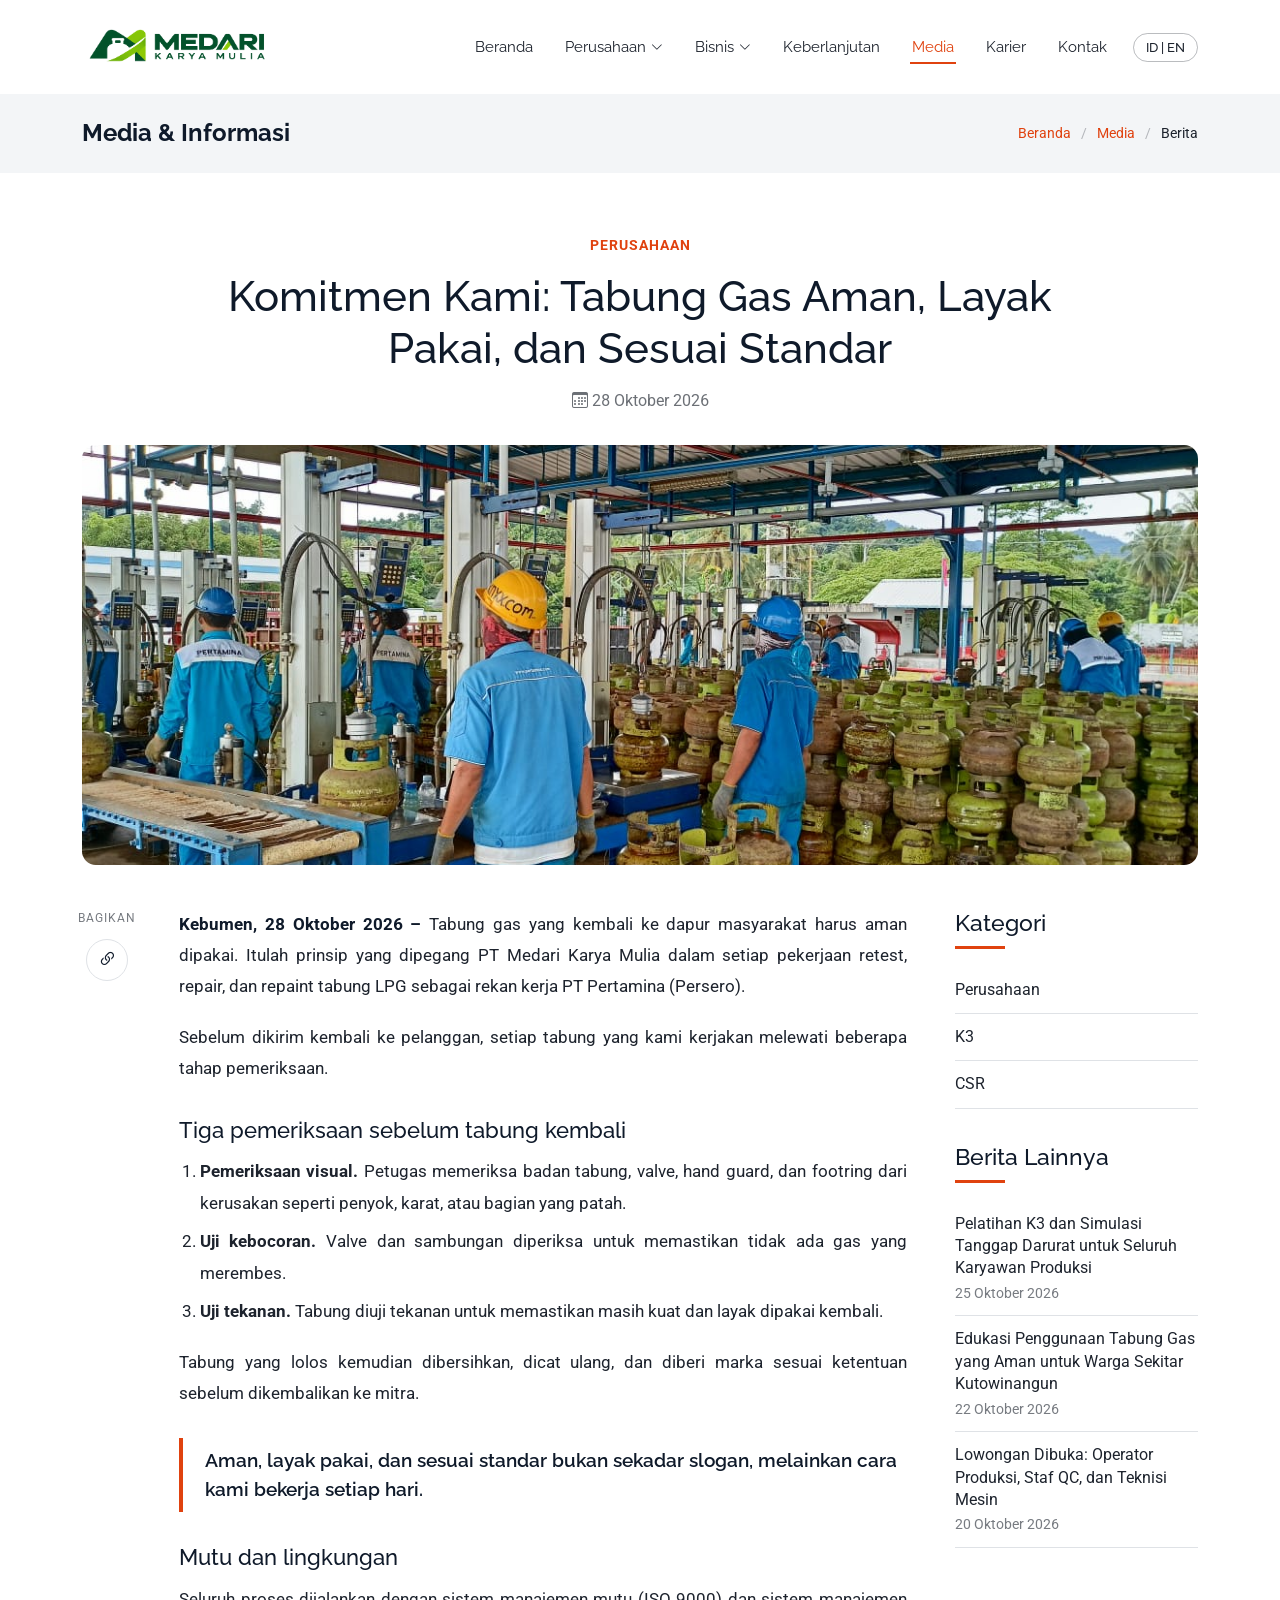
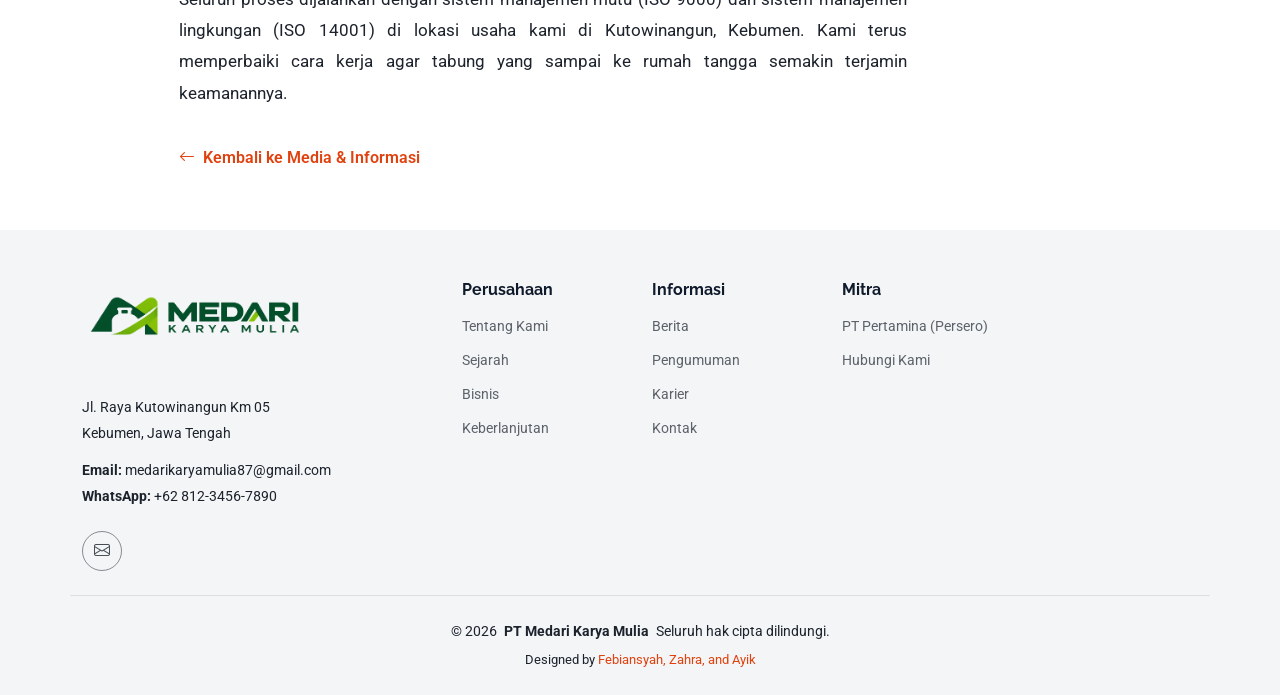
==== commit df326ecc: "REVISI KESELURUHAN" ====
--- a/berita-1.html
+++ b/berita-1.html
@@ -96,7 +96,6 @@
             <div class="berita-share">
               <span data-en="SHARE">BAGIKAN</span>
               <button type="button" class="js-copy" title="Salin tautan" aria-label="Salin tautan"><i class="bi bi-link-45deg"></i></button>
-              <a class="js-mail" href="#" title="Kirim lewat email" aria-label="Kirim lewat email"><i class="bi bi-envelope"></i></a>
             </div>
           </div>
 
@@ -197,17 +196,10 @@
 
     <div class="container copyright text-center mt-4">
       <p>© <span>2026</span> <strong class="px-1 sitename">PT Medari Karya Mulia</strong> <span data-en="All Rights Reserved">Seluruh hak cipta dilindungi.</span></p>
-      <div class="credits">
-        <!-- All the links in the footer should remain intact. -->
-        <!-- You can delete the links only if you've purchased the pro version. -->
-        <!-- Licensing information: https://bootstrapmade.com/license/ -->
-        Designed by <a href="https://bootstrapmade.com/">BootstrapMade</a> | <a href="https://bootstrapmade.com/tools/">DevTools</a>
-      </div>
-    </div>
+      <div class="credits">Designed by <span class="credit-names">Febiansyah, Zahra, and Ayik</span></div>
 
   </footer>
 
-  <a href="#" id="scroll-top" class="scroll-top d-flex align-items-center justify-content-center"><i class="bi bi-arrow-up-short"></i></a>
 
   <script src="assets/vendor/bootstrap/js/bootstrap.bundle.min.js"></script>
   <script src="assets/vendor/aos/aos.js"></script>
--- a/assets/css/main.css
+++ b/assets/css/main.css
@@ -8,47 +8,50 @@
 
 /*--------------------------------------------------------------
 # Font & Color Variables
-# Help: https://bootstrapmade.com/color-system/
 --------------------------------------------------------------*/
-/* Fonts */
+/* Fonts: Roboto untuk teks, Raleway untuk judul dan menu */
 :root {
-  --default-font: "Roboto",  system-ui, -apple-system, "Segoe UI", Roboto, "Helvetica Neue", Arial, "Noto Sans", "Liberation Sans", sans-serif, "Apple Color Emoji", "Segoe UI Emoji", "Segoe UI Symbol", "Noto Color Emoji";
-  --heading-font: "Raleway",  sans-serif;
-  --nav-font: "Montserrat",  sans-serif;
-}
-
-/* Global Colors - The following color variables are used throughout the website. Updating them here will change the color scheme of the entire website */
-:root { 
-  --background-color: #ffffff; /* Background color for the entire website, including individual sections */
-  --default-color: #52413a; /* Default color used for the majority of the text content across the entire website */
-  --heading-color: #31221c; /* Color for headings, subheadings and title throughout the website */
-  --accent-color: #f85d23; /* Accent color that represents your brand on the website. It's used for buttons, links, and other elements that need to stand out */
-  --surface-color: #ffffff; /* The surface color is used as a background of boxed elements within sections, such as cards, icon boxes, or other elements that require a visual separation from the global background. */
-  --contrast-color: #ffffff; /* Contrast color for text, ensuring readability against backgrounds of accent, heading, or default colors. */
-}
-
-/* Nav Menu Colors - The following color variables are used specifically for the navigation menu. They are separate from the global colors to allow for more customization options */
+  --default-font: "Roboto", system-ui, -apple-system, "Segoe UI", "Helvetica Neue", Arial, "Noto Sans", "Liberation Sans", sans-serif, "Apple Color Emoji", "Segoe UI Emoji", "Segoe UI Symbol", "Noto Color Emoji";
+  --heading-font: "Raleway", sans-serif;
+  --nav-font: "Raleway", sans-serif;
+}
+
+/* Global Colors */
 :root {
-  --nav-color: #52413a;  /* The default color of the main navmenu links */
-  --nav-hover-color: #f85d23; /* Applied to main navmenu links when they are hovered over or active */
-  --nav-mobile-background-color: #ffffff; /* Used as the background color for mobile navigation menu */
-  --nav-dropdown-background-color: #ffffff; /* Used as the background color for dropdown items that appear when hovering over primary navigation items */
-  --nav-dropdown-color: #52413a; /* Used for navigation links of the dropdown items in the navigation menu. */
-  --nav-dropdown-hover-color: #f85d23; /* Similar to --nav-hover-color, this color is applied to dropdown navigation links when they are hovered over. */
-}
-
-/* Color Presets - These classes override global colors when applied to any section or element, providing reuse of the sam color scheme. */
-
+  --background-color: #ffffff;
+  --default-color: #1d232d;
+  --heading-color: #0f1a2a;
+  --accent-color: #e0420f;
+  --surface-color: #ffffff;
+  --contrast-color: #ffffff;
+
+  /* Warna tambahan khusus website ini */
+  --navy: #0f1a2a;
+  --lime: #9ccb2f;
+  --line: #dfe2e6;
+}
+
+/* Nav Menu Colors */
+:root {
+  --nav-color: #1d232d;
+  --nav-hover-color: #e0420f;
+  --nav-mobile-background-color: #ffffff;
+  --nav-dropdown-background-color: #ffffff;
+  --nav-dropdown-color: #52413a;
+  --nav-dropdown-hover-color: #e0420f;
+}
+
+/* Color Presets */
 .light-background {
-  --background-color: #f8f5f4;
+  --background-color: #f3f5f7;
   --surface-color: #ffffff;
 }
 
 .dark-background {
-  --background-color: #060606;
+  --background-color: #0f1a2a;
   --default-color: #ffffff;
   --heading-color: #ffffff;
-  --surface-color: #343333;
+  --surface-color: #1a2a40;
   --contrast-color: #ffffff;
 }
 
@@ -152,11 +155,15 @@
 
 .header .logo {
   line-height: 1;
-}
-
-.header .logo img {
-  max-height: 36px;
-  margin-right: 8px;
+  gap: 10px;
+}
+
+.header .logo .logo-img {
+  height: 64px;
+  width: auto;
+  max-height: none;
+  margin: 0;
+  mix-blend-mode: multiply;
 }
 
 .header .logo h1 {
@@ -164,6 +171,23 @@
   margin: 0;
   font-weight: 600;
   color: var(--heading-color);
+}
+
+.header .logo .logo-mark,
+.footer .logo .logo-mark {
+  background: var(--accent-color);
+  color: #fff;
+  font: 700 1.05rem/1 var(--heading-font);
+  letter-spacing: .5px;
+  padding: 8px 10px;
+  border-left: 6px solid var(--navy);
+  border-radius: 2px;
+}
+
+.header .logo .sitename {
+  font: 700 1.25rem/1.1 var(--heading-font);
+  color: var(--heading-color);
+  white-space: nowrap;
 }
 
 .header .btn-getstarted,
@@ -183,9 +207,31 @@
   background: color-mix(in srgb, var(--accent-color), transparent 15%);
 }
 
+.btn-lang {
+  background: none;
+  border: 1px solid color-mix(in srgb, var(--default-color), transparent 70%);
+  color: var(--default-color);
+  font: 500 13px var(--nav-font);
+  padding: 6px 12px;
+  border-radius: 50px;
+  margin-left: 24px;
+  cursor: pointer;
+  white-space: nowrap;
+  transition: .3s;
+}
+
+.btn-lang:hover {
+  border-color: var(--accent-color);
+  color: var(--accent-color);
+}
+
 @media (max-width: 1200px) {
   .header .logo {
     order: 1;
+  }
+
+  .header .logo .sitename {
+    font-size: 1.05rem;
   }
 
   .header .btn-getstarted {
@@ -194,8 +240,20 @@
     padding: 6px 15px;
   }
 
+  .btn-lang {
+    order: 2;
+    margin: 0 10px 0 0;
+    padding: 5px 10px;
+  }
+
   .header .navmenu {
     order: 3;
+  }
+}
+
+@media (max-width: 1199px) {
+  .header .logo .logo-img {
+    height: 48px;
   }
 }
 
@@ -261,7 +319,6 @@
   .navmenu>ul>li>a:before {
     content: "";
     position: absolute;
-    width: 100%;
     height: 2px;
     bottom: -6px;
     left: 0;
@@ -486,22 +543,27 @@
   margin-bottom: 25px;
 }
 
-.footer .footer-about .logo img {
-  max-height: 40px;
-  margin-right: 6px;
-}
-
-.footer .footer-about .logo span {
+.footer .footer-about .logo .logo-img {
+  height: 76px;
+  width: auto;
+  max-height: none;
+  margin: 0;
+  mix-blend-mode: multiply;
+}
+
+.footer .footer-about .logo .logo-mark {
+  font-size: 1rem;
+}
+
+.footer .footer-about .logo .sitename {
   color: var(--heading-color);
-  font-family: var(--heading-font);
-  font-size: 26px;
-  font-weight: 700;
+  font: 700 1.2rem var(--heading-font);
   letter-spacing: 1px;
+  margin-left: 10px;
 }
 
 .footer .footer-about p {
   font-size: 14px;
-  font-family: var(--heading-font);
 }
 
 .footer .social-links a {
@@ -582,6 +644,11 @@
 .footer .credits {
   margin-top: 8px;
   font-size: 13px;
+}
+
+/* Hanya nama yang oranye, kata "Designed by" tetap warna teks biasa */
+.footer .credits .credit-names {
+  color: var(--accent-color);
 }
 
 /*--------------------------------------------------------------
@@ -671,16 +738,8 @@
   color: var(--default-color);
   background-color: var(--background-color);
   padding: 60px 0;
-  scroll-margin-top: 82px;
+  scroll-margin-top: 90px;
   overflow: clip;
-}
-
-@media (max-width: 1199px) {
-
-  section,
-  .section {
-    scroll-margin-top: 63px;
-  }
 }
 
 /*--------------------------------------------------------------
@@ -722,6 +781,9 @@
 --------------------------------------------------------------*/
 .hero {
   padding: 80px 0;
+  background: radial-gradient(circle at 80% 40%, #25402a 0, var(--navy) 55%);
+  position: relative;
+  overflow: hidden;
 }
 
 .hero .hero-content {
@@ -737,19 +799,19 @@
 .hero .hero-tag {
   display: inline-flex;
   align-items: center;
-  background-color: color-mix(in srgb, var(--accent-color), transparent 90%);
+  background-color: rgba(156, 203, 47, .14);
   padding: 0.5rem 1rem;
   border-radius: 50px;
   margin-bottom: 1rem;
 }
 
 .hero .hero-tag i {
-  color: var(--accent-color);
+  color: var(--lime);
   margin-right: 0.5rem;
 }
 
 .hero .hero-tag span {
-  color: var(--accent-color);
+  color: var(--lime);
   font-weight: 600;
 }
 
@@ -760,7 +822,7 @@
 }
 
 .hero h1 .highlight {
-  color: var(--accent-color);
+  color: var(--lime);
 }
 
 @media (min-width: 992px) {
@@ -770,7 +832,7 @@
 }
 
 .hero .lead {
-  color: color-mix(in srgb, var(--default-color), transparent 25%);
+  color: #d3d9e0;
   margin-bottom: 1.5rem;
 }
 
@@ -784,10 +846,11 @@
   margin-bottom: 0.5rem;
   display: flex;
   align-items: center;
+  color: #d3d9e0;
 }
 
 .hero .hero-features li i {
-  color: var(--accent-color);
+  color: var(--lime);
   margin-right: 0.5rem;
 }
 
@@ -812,7 +875,7 @@
 }
 
 .hero .hero-cta .btn-link {
-  color: var(--heading-color);
+  color: #fff;
   font-weight: 600;
   text-decoration: none;
   display: inline-flex;
@@ -824,7 +887,7 @@
 }
 
 .hero .hero-cta .btn-link:hover {
-  color: var(--accent-color);
+  color: var(--lime);
 }
 
 .hero .hero-image-wrapper {
@@ -834,6 +897,8 @@
 
 .hero .hero-image-wrapper .hero-image {
   border-radius: 10px;
+  width: 100%;
+  object-fit: cover;
 }
 
 .hero .hero-image-wrapper .stat-card {
@@ -846,6 +911,7 @@
   flex-direction: column;
   align-items: flex-start;
   min-width: 150px;
+  z-index: 3;
 }
 
 .hero .hero-image-wrapper .stat-card.top-right {
@@ -1339,7 +1405,6 @@
   color: color-mix(in srgb, var(--default-color), transparent 40%);
   margin: 5px 0 0;
   font-weight: 500;
-  font-family: var(--heading-font);
 }
 
 @media (max-width: 768px) {
@@ -1545,7 +1610,6 @@
 .clients {
   overflow-x: hidden;
   padding: 40px 0;
-  /* Responsive adjustments */
 }
 
 .clients .clients-slider {
@@ -1626,6 +1690,37 @@
   filter: grayscale(100%);
   opacity: 0.7;
   transition: all 0.3s ease;
+}
+
+/* Sabuk berjalan (pengganti logo klien Scout) */
+.clients .belt-item {
+  display: flex;
+  align-items: center;
+  gap: 14px;
+  padding: 0 18px;
+  width: 100%;
+}
+
+.clients .belt-item i {
+  font-size: 2rem;
+  line-height: 1;
+  flex: none;
+  color: color-mix(in srgb, var(--default-color), transparent 55%);
+  transition: .3s;
+}
+
+.clients .belt-item span {
+  font: 700 1.1rem var(--heading-font);
+  color: color-mix(in srgb, var(--heading-color), transparent 35%);
+  transition: .3s;
+}
+
+.clients .clients-slide:hover .belt-item i {
+  color: var(--accent-color);
+}
+
+.clients .clients-slide:hover .belt-item span {
+  color: var(--heading-color);
 }
 
 @keyframes scroll-left {
@@ -2140,6 +2235,10 @@
   transform: translateY(-2px);
 }
 
+.faq .careers-intro {
+  max-width: 520px;
+}
+
 @media (max-width: 576px) {
   .faq .faq-list .faq-item h3 {
     padding: 15px 20px;
@@ -2401,6 +2500,9 @@
   position: relative;
   overflow: hidden;
   height: 240px;
+  display: grid;
+  place-items: center;
+  background: linear-gradient(135deg, #1c2b3f, #33506f);
 }
 
 .team .member-card .member-image:before {
@@ -2427,8 +2529,27 @@
   transform: scale(1.05);
 }
 
+.team .member-card .member-image .avatar {
+  position: relative;
+  z-index: 0;
+  width: 110px;
+  height: 110px;
+  border-radius: 50%;
+  display: grid;
+  place-items: center;
+  font: 700 2.4rem var(--heading-font);
+  background: var(--accent-color);
+  color: #fff;
+  border: 5px solid rgba(255, 255, 255, .25);
+  transition: transform .5s ease;
+}
+
+.team .member-card:hover .avatar {
+  transform: scale(1.08);
+}
+
 .team .member-card .member-info {
-  padding: 25px;
+  padding: 22px 25px 25px;
   position: relative;
   flex-grow: 1;
   display: flex;
@@ -2446,6 +2567,10 @@
   font-size: 14px;
   font-weight: 500;
   margin-bottom: 15px;
+}
+
+.team .member-card .member-info span.role-line {
+  display: block;
 }
 
 .team .member-card .member-social {
@@ -2520,6 +2645,7 @@
 
 .contact .map-wrapper {
   height: 300px;
+  min-height: 300px;
   width: 100%;
   border-radius: 16px;
   overflow: hidden;
@@ -2531,6 +2657,22 @@
     position: sticky;
     top: 100px;
   }
+}
+
+.contact .map-wrapper iframe {
+  display: block;
+  border: 0;
+}
+
+.contact .map-links {
+  display: flex;
+  gap: 20px;
+  flex-wrap: wrap;
+  margin-top: 14px;
+}
+
+.contact .map-links a {
+  font-weight: 600;
 }
 
 .contact .contact-content {
@@ -2595,6 +2737,32 @@
   line-height: 1.5;
   color: var(--default-color);
   margin-bottom: 0;
+}
+
+.contact .contact-card a {
+  color: inherit;
+  word-break: break-all;
+}
+
+.contact .contact-card a:hover {
+  color: var(--accent-color);
+}
+
+/* Tautan peta di kartu lokasi */
+.contact .contact-card .map-links {
+  gap: 6px 18px;
+  margin-top: 10px;
+}
+
+.contact .contact-card .map-links a {
+  display: inline-block;
+  margin: 0;
+  font-size: 14px;
+  color: var(--accent-color);
+}
+
+.contact .contact-card .map-links a:hover {
+  text-decoration: underline;
 }
 
 .contact .contact-form-container {
@@ -3124,300 +3292,879 @@
   }
 }
 
+/*==============================================================
+# KHUSUS WEBSITE PT MEDARI KARYA MULIA
+==============================================================*/
+
 /*--------------------------------------------------------------
-# Starter Section Section
+# Tentang: daftar fakta
 --------------------------------------------------------------*/
-.starter-section {
-  /* Add your styles here */
-}
-
-:root {
-  --default-color: #1d232d;
-  --heading-color: #0f1a2a;
-  --accent-color: #e0420f;
-  --nav-color: #1d232d;
-  --nav-hover-color: #e0420f;
-  --nav-dropdown-hover-color: #e0420f;
-  --navy: #0f1a2a;
-  --lime: #9ccb2f;
-  --line: #dfe2e6;
-}
-
-.light-background { --background-color: #f3f5f7; }
-.dark-background { --background-color: #0f1a2a; --surface-color: #1a2a40; }
-
-section, .section { scroll-margin-top: 90px; }
-
-/* ---------- Header ---------- */
-.header .logo { gap: 10px; }
-.header .logo .logo-mark,
-.footer .logo .logo-mark {
+.about .fact-list {
+  margin: 0;
+  padding: 0;
+  list-style: none;
+}
+
+.about .fact-list li {
+  display: flex;
+  justify-content: space-between;
+  gap: 16px;
+  padding: 12px 0;
+  border-top: 1px solid var(--line);
+}
+
+.about .fact-list li:last-child {
+  border-bottom: 1px solid var(--line);
+}
+
+.about .fact-list span {
+  color: color-mix(in srgb, var(--default-color), transparent 35%);
+}
+
+.about .fact-list b {
+  color: var(--heading-color);
+  text-align: right;
+  font-family: var(--heading-font);
+}
+
+.about .note-box {
+  font-size: .95rem;
+  padding: 12px 16px;
+  border-left: 4px solid var(--lime);
+  background: #f3f5f7;
+  margin-bottom: 1.2rem;
+}
+
+/*--------------------------------------------------------------
+# Sejarah (timeline)
+--------------------------------------------------------------*/
+.history .timeline {
+  position: relative;
+  max-width: 960px;
+  margin: 0 auto;
+  padding: 10px 0;
+}
+
+.history .timeline::before {
+  content: "";
+  position: absolute;
+  top: 0;
+  bottom: 0;
+  left: 50%;
+  width: 3px;
+  transform: translateX(-50%);
+  background: linear-gradient(var(--accent-color), var(--lime));
+}
+
+.history .timeline-item {
+  position: relative;
+  width: 50%;
+  padding: 0 48px 40px 0;
+}
+
+.history .timeline-item:nth-child(even) {
+  margin-left: 50%;
+  padding: 0 0 40px 48px;
+}
+
+.history .timeline-item::before {
+  content: "";
+  position: absolute;
+  top: 22px;
+  right: -11px;
+  width: 22px;
+  height: 22px;
+  border-radius: 50%;
+  background: #fff;
+  border: 4px solid var(--accent-color);
+  z-index: 2;
+  transition: .3s;
+}
+
+.history .timeline-item:nth-child(even)::before {
+  right: auto;
+  left: -11px;
+}
+
+.history .timeline-item:hover::before {
+  background: var(--accent-color);
+  transform: scale(1.2);
+}
+
+.history .timeline-card {
+  background: var(--surface-color);
+  border-radius: 12px;
+  padding: 22px 26px;
+  box-shadow: 0 10px 30px rgba(0, 0, 0, .06);
+  transition: .3s;
+}
+
+.history .timeline-card:hover {
+  transform: translateY(-6px);
+}
+
+.history .timeline-year {
+  display: block;
+  font: 700 1.6rem var(--heading-font);
+  color: var(--accent-color);
+  margin-bottom: 4px;
+}
+
+.history .timeline-card p {
+  margin: 0;
+}
+
+@media (max-width: 767px) {
+  .history .timeline::before {
+    left: 11px;
+  }
+
+  .history .timeline-item,
+  .history .timeline-item:nth-child(even) {
+    width: 100%;
+    margin-left: 0;
+    padding: 0 0 30px 44px;
+  }
+
+  .history .timeline-item::before,
+  .history .timeline-item:nth-child(even)::before {
+    left: 0;
+    right: auto;
+  }
+}
+
+/*--------------------------------------------------------------
+# Struktur organisasi
+--------------------------------------------------------------*/
+.org-wrap {
+  overflow-x: auto;
+  padding: 8px 0 24px;
+  margin-top: 56px;
+}
+
+.org-wrap .tree {
+  min-width: 780px;
+}
+
+.tree,
+.tree ul {
+  list-style: none;
+  margin: 0;
+  padding: 0;
+  display: flex;
+  justify-content: center;
+}
+
+.tree ul {
+  padding-top: 24px;
+  position: relative;
+}
+
+.tree ul:before {
+  content: "";
+  position: absolute;
+  top: 0;
+  left: 50%;
+  border-left: 2px solid #b9c0c9;
+  height: 24px;
+}
+
+.tree li {
+  position: relative;
+  display: flex;
+  flex-direction: column;
+  align-items: center;
+  padding: 24px 8px 0;
+}
+
+.tree li:before,
+.tree li:after {
+  content: "";
+  position: absolute;
+  top: 0;
+  right: 50%;
+  width: 50%;
+  height: 24px;
+  border-top: 2px solid #b9c0c9;
+}
+
+.tree li:after {
+  right: auto;
+  left: 50%;
+  border-left: 2px solid #b9c0c9;
+}
+
+.tree li:only-child {
+  padding-top: 0;
+}
+
+.tree li:only-child:before,
+.tree li:only-child:after,
+.tree > li:before,
+.tree > li:after {
+  display: none;
+}
+
+.tree > li {
+  padding-top: 0;
+}
+
+.tree li:first-child:before,
+.tree li:last-child:after {
+  border: 0;
+}
+
+.tree li:last-child:before {
+  border-right: 2px solid #b9c0c9;
+}
+
+.nd {
+  background: #fff;
+  border: 2px solid var(--line);
+  border-top: 4px solid var(--accent-color);
+  border-radius: 6px;
+  padding: 10px 16px;
+  min-width: 150px;
+  text-align: center;
+  box-shadow: 0 4px 14px rgba(0, 0, 0, .06);
+  transition: .3s;
+}
+
+.nd:hover {
+  transform: translateY(-4px);
+  box-shadow: 0 10px 22px rgba(0, 0, 0, .12);
+}
+
+.nd b {
+  display: block;
+  font: 700 1rem var(--heading-font);
+  color: var(--heading-color);
+}
+
+.nd small {
+  display: block;
+  font-size: .85rem;
+  color: color-mix(in srgb, var(--default-color), transparent 35%);
+}
+
+.office-card {
+  height: 100%;
+  background: var(--surface-color);
+  border: 2px solid var(--line);
+  border-radius: 12px;
+  padding: 26px;
+  transition: .3s;
+}
+
+.office-card:hover {
+  transform: translateY(-6px);
+  box-shadow: 0 10px 30px rgba(0, 0, 0, .08);
+}
+
+.office-card.dash {
+  border-style: dashed;
+}
+
+.office-card h3 {
+  font-size: 1.3rem;
+}
+
+/*--------------------------------------------------------------
+# Keberlanjutan
+--------------------------------------------------------------*/
+.sustain .section-title p,
+.sustain .lead {
+  color: #b9c2cd;
+}
+
+.sustain .pillar {
+  height: 100%;
+  padding: 34px 28px;
+  border-radius: 14px;
+  background: var(--surface-color);
+  border: 1px solid rgba(255, 255, 255, .08);
+  border-top: 4px solid var(--lime);
+  transition: .3s;
+}
+
+.sustain .pillar:hover {
+  transform: translateY(-8px);
+  border-top-color: var(--accent-color);
+  box-shadow: 0 16px 36px rgba(0, 0, 0, .35);
+}
+
+.sustain .pillar .p-icon {
+  width: 60px;
+  height: 60px;
+  border-radius: 50%;
+  display: grid;
+  place-items: center;
+  font-size: 1.7rem;
+  background: rgba(156, 203, 47, .15);
+  color: var(--lime);
+  margin-bottom: 18px;
+  transition: .3s;
+}
+
+.sustain .pillar:hover .p-icon {
   background: var(--accent-color);
   color: #fff;
-  font: 700 1.05rem/1 var(--heading-font);
-  letter-spacing: .5px;
-  padding: 8px 10px;
-  border-left: 6px solid var(--navy);
-  border-radius: 2px;
-}
-.header .logo .sitename {
-  font: 700 1.25rem/1.1 var(--heading-font);
+}
+
+.sustain .pillar p {
+  color: #b9c2cd;
+  margin: 0;
+}
+
+/*--------------------------------------------------------------
+# Media: filter, kartu berita, grid, nomor halaman
+--------------------------------------------------------------*/
+.media-filter {
+  display: flex;
+  flex-wrap: wrap;
+  justify-content: center;
+  gap: 10px;
+  margin-bottom: 36px;
+}
+
+.media-filter button {
+  font: 500 14px var(--nav-font);
+  padding: 9px 22px;
+  border-radius: 50px;
+  cursor: pointer;
+  transition: .3s;
+  background: var(--surface-color);
+  border: 1px solid var(--line);
+  color: var(--default-color);
+}
+
+.media-filter button:hover {
+  border-color: var(--accent-color);
+  color: var(--accent-color);
+}
+
+.media-filter button.on {
+  background: var(--accent-color);
+  border-color: var(--accent-color);
+  color: #fff;
+}
+
+.news-card {
+  position: relative;
+  height: 100%;
+  background: var(--surface-color);
+  border-radius: 12px;
+  padding: 26px;
+  box-shadow: 0 10px 30px rgba(0, 0, 0, .05);
+  transition: .3s;
+  border-top: 4px solid var(--accent-color);
+}
+
+.news-card:hover {
+  transform: translateY(-8px);
+}
+
+.news-card time {
+  display: block;
+  font-size: .88rem;
+  color: color-mix(in srgb, var(--default-color), transparent 40%);
+  margin-bottom: 6px;
+}
+
+.news-card .tag {
+  display: inline-block;
+  font-size: .78rem;
+  font-weight: 600;
+  padding: 3px 12px;
+  border-radius: 50px;
+  background: color-mix(in srgb, var(--accent-color), transparent 90%);
+  color: var(--accent-color);
+  margin-bottom: 10px;
+}
+
+.news-card h3 {
+  font-size: 1.3rem;
+}
+
+.news-card h3 a {
+  color: inherit;
+}
+
+.news-card .more {
+  display: inline-flex;
+  align-items: center;
+  gap: 6px;
+  margin-top: 12px;
+  font-weight: 600;
+  font-size: .92rem;
+  color: var(--accent-color);
+}
+
+.news-card .more i {
+  transition: .3s;
+}
+
+.news-card:hover .more i {
+  transform: translateX(5px);
+}
+
+.news-card.feat {
+  background: linear-gradient(180deg, rgba(15, 26, 42, .1) 0%, rgba(15, 26, 42, .92) 72%), url("../img/Mesin Test 1.png") center / cover;
+  border-top-color: var(--lime);
+  min-height: 340px;
+  display: flex;
+  flex-direction: column;
+  justify-content: flex-end;
+}
+
+.news-card.feat h3,
+.news-card.feat p {
+  color: #fff;
+}
+
+.news-card.feat time {
+  color: #cdd6c0;
+}
+
+.news-card.feat .tag {
+  background: rgba(156, 203, 47, .2);
+  color: var(--lime);
+  align-self: flex-start;
+}
+
+.news-card.feat .more {
+  color: var(--lime);
+}
+
+/* Filter berita: dropdown terbuka ke bawah */
+.news-filter-select {
+  display: flex;
+  align-items: center;
+  gap: 14px;
+  flex-wrap: wrap;
+  margin: 0 0 32px;
+}
+
+.news-filter-select label {
+  display: flex;
+  align-items: center;
+  gap: 8px;
+  margin: 0;
+  font-weight: 600;
+  font-size: 1.05rem;
   color: var(--heading-color);
-  white-space: nowrap;
-}
-.btn-lang {
+}
+
+.news-filter-select select {
+  appearance: none;
+  -webkit-appearance: none;
+  -moz-appearance: none;
+  min-width: 240px;
+  padding: 12px 46px 12px 18px;
+  font: inherit;
+  font-size: 1rem;
+  color: var(--heading-color);
+  background-color: var(--surface-color);
+  background-image: url("data:image/svg+xml,%3Csvg xmlns='http://www.w3.org/2000/svg' width='16' height='16' viewBox='0 0 16 16' fill='none' stroke='%23444' stroke-width='2' stroke-linecap='round' stroke-linejoin='round'%3E%3Cpath d='M3 6l5 5 5-5'/%3E%3C/svg%3E");
+  background-repeat: no-repeat;
+  background-position: right 18px center;
+  border: 1px solid var(--line);
+  border-radius: 14px;
+  box-shadow: 0 6px 18px rgba(0, 0, 0, .05);
+  cursor: pointer;
+  transition: .3s;
+}
+
+.news-filter-select select:hover,
+.news-filter-select select:focus {
+  border-color: var(--accent-color);
+  outline: 0;
+}
+
+/* Grid kartu berita */
+.news-grid .news-card {
+  padding: 18px;
+  border-top: 0;
+  border-radius: 22px;
+  display: flex;
+  flex-direction: column;
+}
+
+.news-grid .news-card:hover {
+  transform: translateY(-6px);
+}
+
+.news-grid .news-img {
+  position: relative;
+  aspect-ratio: 4 / 3;
+  border-radius: 16px;
+  overflow: hidden;
+  background: #e6e8ea;
+  margin-bottom: 18px;
+}
+
+.news-grid .news-img img {
+  width: 100%;
+  height: 100%;
+  object-fit: cover;
+  display: block;
+  transition: transform .6s;
+}
+
+.news-grid .news-card:hover .news-img img {
+  transform: scale(1.06);
+}
+
+.news-grid .news-tags {
+  position: absolute;
+  left: 12px;
+  top: 12px;
+  display: flex;
+  flex-wrap: wrap;
+  gap: 8px;
+}
+
+.news-grid .tag {
+  margin: 0;
+  background: rgba(255, 255, 255, .92);
+  color: var(--accent-color);
+}
+
+.news-grid h3,
+.news-grid p {
+  display: -webkit-box;
+  -webkit-box-orient: vertical;
+  overflow: hidden;
+}
+
+.news-grid h3 {
+  font-size: 1.25rem;
+  font-weight: 700;
+  line-height: 1.35;
+  margin: 0 0 10px;
+  -webkit-line-clamp: 2;
+}
+
+.news-grid h3 a {
+  color: var(--heading-color);
+  transition: color .3s;
+}
+
+.news-grid .news-card:hover h3 a {
+  color: var(--accent-color);
+}
+
+.news-grid p {
+  font-size: .95rem;
+  margin: 0 0 14px;
+  -webkit-line-clamp: 3;
+}
+
+.news-grid time {
+  margin: auto 0 0;
+  font-size: .85rem;
+}
+
+.news-pager {
+  display: flex;
+  justify-content: center;
+  align-items: center;
+  flex-wrap: wrap;
+  gap: 8px;
+  margin-top: 44px;
+}
+
+.news-pager button {
+  min-width: 44px;
+  height: 44px;
+  padding: 0 14px;
+  border: 0;
+  border-radius: 50px;
   background: none;
-  border: 1px solid color-mix(in srgb, var(--default-color), transparent 70%);
-  color: var(--default-color);
-  font: 500 13px var(--nav-font);
-  padding: 6px 12px;
+  font-weight: 600;
+  color: var(--heading-color);
+  cursor: pointer;
+  transition: .3s;
+}
+
+.news-pager button:hover:not(:disabled) {
+  color: var(--accent-color);
+}
+
+.news-pager button.on {
+  background: var(--accent-color);
+  color: #fff;
+}
+
+.news-pager button:disabled {
+  opacity: .35;
+  cursor: default;
+}
+
+/*--------------------------------------------------------------
+# Halaman berita (detail)
+--------------------------------------------------------------*/
+.berita-detail .berita-head {
+  max-width: 860px;
+  margin: 0 auto 32px;
+  text-align: center;
+}
+
+.berita-detail .berita-cat {
+  color: var(--accent-color);
+  font-weight: 700;
+  letter-spacing: 1px;
+  text-transform: uppercase;
+  font-size: .9rem;
+}
+
+.berita-detail .berita-title {
+  font-size: clamp(1.7rem, 3.4vw, 2.6rem);
+  line-height: 1.25;
+  margin: 14px 0;
+}
+
+.berita-detail .berita-meta {
+  color: color-mix(in srgb, var(--default-color), transparent 35%);
+}
+
+.berita-detail .berita-hero {
+  width: 100%;
+  height: clamp(220px, 34vw, 420px);
+  object-fit: cover;
+  border-radius: 14px;
+  margin-bottom: 44px;
+  display: block;
+}
+
+.berita-share {
+  display: flex;
+  flex-direction: column;
+  align-items: center;
+  gap: 12px;
+}
+
+.berita-share span {
+  font-size: .75rem;
+  letter-spacing: 1px;
+  color: color-mix(in srgb, var(--default-color), transparent 40%);
+}
+
+.berita-share a,
+.berita-share button {
+  width: 42px;
+  height: 42px;
+  border-radius: 50%;
+  display: grid;
+  place-items: center;
+  border: 1px solid var(--line);
+  background: #fff;
+  color: var(--heading-color);
+  font-size: 1.15rem;
+  cursor: pointer;
+  transition: .3s;
+}
+
+.berita-share a:hover,
+.berita-share button:hover {
+  background: var(--accent-color);
+  border-color: var(--accent-color);
+  color: #fff;
+}
+
+.berita-share button.done {
+  background: var(--lime);
+  border-color: var(--lime);
+  color: var(--navy);
+}
+
+.berita-body {
+  font-size: 1.06rem;
+  line-height: 1.85;
+}
+
+.berita-body p {
+  margin-bottom: 1.2rem;
+}
+
+.berita-body .dateline {
+  font-weight: 700;
+  color: var(--heading-color);
+}
+
+.berita-body h3 {
+  font-size: 1.4rem;
+  margin: 2rem 0 .8rem;
+}
+
+.berita-body ul,
+.berita-body ol {
+  padding-left: 1.3rem;
+  margin-bottom: 1.2rem;
+}
+
+.berita-body li {
+  margin-bottom: .45rem;
+}
+
+.berita-body a {
+  color: var(--accent-color);
+  font-weight: 500;
+}
+
+.berita-body blockquote {
+  border-left: 4px solid var(--accent-color);
+  padding: 8px 0 8px 22px;
+  margin: 1.8rem 0;
+  font: 600 1.2rem/1.5 var(--heading-font);
+  color: var(--heading-color);
+}
+
+.berita-body .draft-note {
+  background: #fff6e5;
+  border: 1px dashed #e0a100;
+  color: #7a5600;
+  padding: 10px 14px;
+  border-radius: 8px;
+  font-size: .9rem;
+  line-height: 1.5;
+}
+
+.berita-back {
+  display: inline-flex;
+  align-items: center;
+  gap: 8px;
+  margin-top: 18px;
+  font-weight: 600;
+  color: var(--accent-color);
+}
+
+.berita-side h4 {
+  position: relative;
+  font-size: 1.45rem;
+  padding-bottom: 12px;
+  margin-bottom: 18px;
+}
+
+.berita-side h4::after {
+  content: "";
+  position: absolute;
+  left: 0;
+  bottom: 0;
+  width: 50px;
+  height: 3px;
+  background: var(--accent-color);
+}
+
+.berita-side ul {
+  list-style: none;
+  padding: 0;
+  margin: 0 0 34px;
+}
+
+.berita-side li a {
+  display: block;
+  padding: 12px 0;
+  border-bottom: 1px solid var(--line);
+  color: inherit;
+  line-height: 1.4;
+  transition: .3s;
+}
+
+.berita-side li a:hover {
+  color: var(--accent-color);
+  padding-left: 6px;
+}
+
+.berita-side small {
+  display: block;
+  margin-top: 4px;
+  color: color-mix(in srgb, var(--default-color), transparent 40%);
+}
+
+@media (max-width: 991px) {
+  .berita-share {
+    flex-direction: row;
+    justify-content: flex-start;
+  }
+}
+
+/*--------------------------------------------------------------
+# Karier & formulir
+--------------------------------------------------------------*/
+.form-card {
+  background: var(--surface-color);
+  border-radius: 14px;
+  padding: 32px;
+  box-shadow: 0 10px 30px rgba(0, 0, 0, .06);
+}
+
+.form-card h3 {
+  font-size: 1.5rem;
+}
+
+.form-card .form-control {
+  border-radius: 8px;
+  padding: 11px 14px;
+}
+
+.form-card .form-control:focus,
+.contact-form-container .form-control:focus {
+  border-color: var(--accent-color);
+  box-shadow: 0 0 0 .2rem color-mix(in srgb, var(--accent-color), transparent 82%);
+}
+
+.form-card .form-control.bad,
+.contact-form-container .form-control.bad {
+  border-color: #df1529;
+}
+
+.form-card .btn-send,
+.contact-form-container .btn-send {
+  background: var(--accent-color);
+  color: #fff;
+  border: 0;
   border-radius: 50px;
-  margin-left: 24px;
+  padding: 11px 30px;
+  font-weight: 500;
+  transition: .3s;
   cursor: pointer;
-  white-space: nowrap;
-  transition: .3s;
-}
-.btn-lang:hover { border-color: var(--accent-color); color: var(--accent-color); }
-@media (max-width: 1200px) {
-  .btn-lang { order: 2; margin: 0 10px 0 0; padding: 5px 10px; }
-  .header .logo .sitename { font-size: 1.05rem; }
-}
-
-/* ---------- Hero ---------- */
-.hero { background: radial-gradient(circle at 80% 40%, #25402a 0, var(--navy) 55%); position: relative; overflow: hidden; }
-.hero .hero-features li, .hero .lead { color: #d3d9e0; }
-.hero h1 .highlight { color: var(--lime); }
-.hero .hero-tag { background-color: rgba(156, 203, 47, .14); }
-.hero .hero-tag i, .hero .hero-tag span { color: var(--lime); }
-.hero .hero-features li i { color: var(--lime); }
-.hero .hero-cta .btn-link { color: #fff; }
-.hero .hero-cta .btn-link:hover { color: var(--lime); }
-.hero .hero-image-wrapper .stat-card { z-index: 3; }
-.hero .hero-image-wrapper .hero-image { width: 100%; object-fit: cover; }
-
-/* ---------- Tentang: daftar fakta ---------- */
-.about .fact-list { margin: 0; padding: 0; list-style: none; }
-.about .fact-list li { display: flex; justify-content: space-between; gap: 16px; padding: 12px 0; border-top: 1px solid var(--line); }
-.about .fact-list li:last-child { border-bottom: 1px solid var(--line); }
-.about .fact-list span { color: color-mix(in srgb, var(--default-color), transparent 35%); }
-.about .fact-list b { color: var(--heading-color); text-align: right; font-family: var(--heading-font); }
-.about .note-box { font-size: .95rem; padding: 12px 16px; border-left: 4px solid var(--lime); background: #f3f5f7; margin-bottom: 1.2rem; }
-
-/* ---------- Sabuk berjalan (pengganti logo klien Scout) ---------- */
-.clients .belt-item { display: flex; align-items: center; gap: 14px; padding: 0 18px; width: 100%; }
-.clients .belt-item i { font-size: 2rem; line-height: 1; flex: none; color: color-mix(in srgb, var(--default-color), transparent 55%); transition: .3s; }
-.clients .belt-item span { font: 700 1.1rem var(--heading-font); color: color-mix(in srgb, var(--heading-color), transparent 35%); transition: .3s; }
-.clients .clients-slide:hover .belt-item i { color: var(--accent-color); }
-.clients .clients-slide:hover .belt-item span { color: var(--heading-color); }
-
-/* ---------- Sejarah (timeline) ---------- */
-.history .timeline { position: relative; max-width: 960px; margin: 0 auto; padding: 10px 0; }
-.history .timeline::before {
-  content: ""; position: absolute; top: 0; bottom: 0; left: 50%; width: 3px; transform: translateX(-50%);
-  background: linear-gradient(var(--accent-color), var(--lime));
-}
-.history .timeline-item { position: relative; width: 50%; padding: 0 48px 40px 0; }
-.history .timeline-item:nth-child(even) { margin-left: 50%; padding: 0 0 40px 48px; }
-.history .timeline-item::before {
-  content: ""; position: absolute; top: 22px; right: -11px; width: 22px; height: 22px; border-radius: 50%;
-  background: #fff; border: 4px solid var(--accent-color); z-index: 2; transition: .3s;
-}
-.history .timeline-item:nth-child(even)::before { right: auto; left: -11px; }
-.history .timeline-item:hover::before { background: var(--accent-color); transform: scale(1.2); }
-.history .timeline-card {
-  background: var(--surface-color); border-radius: 12px; padding: 22px 26px;
-  box-shadow: 0 10px 30px rgba(0, 0, 0, .06); transition: .3s;
-}
-.history .timeline-card:hover { transform: translateY(-6px); }
-.history .timeline-year { display: block; font: 700 1.6rem var(--heading-font); color: var(--accent-color); margin-bottom: 4px; }
-.history .timeline-card p { margin: 0; }
-@media (max-width: 767px) {
-  .history .timeline::before { left: 11px; }
-  .history .timeline-item, .history .timeline-item:nth-child(even) { width: 100%; margin-left: 0; padding: 0 0 30px 44px; }
-  .history .timeline-item::before, .history .timeline-item:nth-child(even)::before { left: 0; right: auto; }
-}
-
-/* ---------- Struktur organisasi ---------- */
-.team .member-card .member-image { display: grid; place-items: center; background: linear-gradient(135deg, #1c2b3f, #33506f); }
-.team .member-card .member-image .avatar {
-  position: relative; z-index: 0; width: 110px; height: 110px; border-radius: 50%;
-  display: grid; place-items: center; font: 700 2.4rem var(--heading-font);
-  background: var(--accent-color); color: #fff; border: 5px solid rgba(255, 255, 255, .25);
-  transition: transform .5s ease;
-}
-.team .member-card:hover .avatar { transform: scale(1.08); }
-.team .member-card .member-info span.role-line { display: block; }
-.team .member-card .member-info { padding: 22px 25px 25px; }
-.org-wrap { overflow-x: auto; padding: 8px 0 24px; margin-top: 56px; }
-.org-wrap .tree { min-width: 780px; }
-.tree, .tree ul { list-style: none; margin: 0; padding: 0; display: flex; justify-content: center; }
-.tree ul { padding-top: 24px; position: relative; }
-.tree ul:before { content: ""; position: absolute; top: 0; left: 50%; border-left: 2px solid #b9c0c9; height: 24px; }
-.tree li { position: relative; display: flex; flex-direction: column; align-items: center; padding: 24px 8px 0; }
-.tree li:before, .tree li:after { content: ""; position: absolute; top: 0; right: 50%; width: 50%; height: 24px; border-top: 2px solid #b9c0c9; }
-.tree li:after { right: auto; left: 50%; border-left: 2px solid #b9c0c9; }
-.tree li:only-child { padding-top: 0; }
-.tree li:only-child:before, .tree li:only-child:after, .tree > li:before, .tree > li:after { display: none; }
-.tree > li { padding-top: 0; }
-.tree li:first-child:before, .tree li:last-child:after { border: 0; }
-.tree li:last-child:before { border-right: 2px solid #b9c0c9; }
-.nd { background: #fff; border: 2px solid var(--line); border-top: 4px solid var(--accent-color); border-radius: 6px; padding: 10px 16px; min-width: 150px; text-align: center; box-shadow: 0 4px 14px rgba(0, 0, 0, .06); transition: .3s; }
-.nd:hover { transform: translateY(-4px); box-shadow: 0 10px 22px rgba(0, 0, 0, .12); }
-.nd b { display: block; font: 700 1rem var(--heading-font); color: var(--heading-color); }
-.nd small { display: block; font-size: .85rem; color: color-mix(in srgb, var(--default-color), transparent 35%); }
-.office-card { height: 100%; background: var(--surface-color); border: 2px solid var(--line); border-radius: 12px; padding: 26px; transition: .3s; }
-.office-card:hover { transform: translateY(-6px); box-shadow: 0 10px 30px rgba(0, 0, 0, .08); }
-.office-card.dash { border-style: dashed; }
-.office-card h3 { font-size: 1.3rem; }
-
-/* ---------- Keberlanjutan ---------- */
-.sustain .section-title p, .sustain .lead { color: #b9c2cd; }
-.sustain .pillar {
-  height: 100%; padding: 34px 28px; border-radius: 14px; background: var(--surface-color);
-  border: 1px solid rgba(255, 255, 255, .08); border-top: 4px solid var(--lime); transition: .3s;
-}
-.sustain .pillar:hover { transform: translateY(-8px); border-top-color: var(--accent-color); box-shadow: 0 16px 36px rgba(0, 0, 0, .35); }
-.sustain .pillar .p-icon {
-  width: 60px; height: 60px; border-radius: 50%; display: grid; place-items: center; font-size: 1.7rem;
-  background: rgba(156, 203, 47, .15); color: var(--lime); margin-bottom: 18px; transition: .3s;
-}
-.sustain .pillar:hover .p-icon { background: var(--accent-color); color: #fff; }
-.sustain .pillar p { color: #b9c2cd; margin: 0; }
-
-/* ---------- Media ---------- */
-.media-filter { display: flex; flex-wrap: wrap; justify-content: center; gap: 10px; margin-bottom: 36px; }
-.media-filter button {
-  font: 500 14px var(--nav-font); padding: 9px 22px; border-radius: 50px; cursor: pointer; transition: .3s;
-  background: var(--surface-color); border: 1px solid var(--line); color: var(--default-color);
-}
-.media-filter button:hover { border-color: var(--accent-color); color: var(--accent-color); }
-.media-filter button.on { background: var(--accent-color); border-color: var(--accent-color); color: #fff; }
-.news-card { height: 100%; background: var(--surface-color); border-radius: 12px; padding: 26px; box-shadow: 0 10px 30px rgba(0, 0, 0, .05); transition: .3s; border-top: 4px solid var(--accent-color); }
-.news-card:hover { transform: translateY(-8px); }
-.news-card time { display: block; font-size: .88rem; color: color-mix(in srgb, var(--default-color), transparent 40%); margin-bottom: 6px; }
-.news-card .tag { display: inline-block; font-size: .78rem; font-weight: 600; padding: 3px 12px; border-radius: 50px; background: color-mix(in srgb, var(--accent-color), transparent 90%); color: var(--accent-color); margin-bottom: 10px; }
-.news-card h3 { font-size: 1.3rem; }
-.news-card.feat { background: linear-gradient(160deg, #1c2b3f, #2d4a2a); border-top-color: var(--lime); min-height: 340px; display: flex; flex-direction: column; justify-content: flex-end; }
-.news-card.feat h3, .news-card.feat p { color: #fff; }
-.news-card.feat time { color: #cdd6c0; }
-.news-card.feat .tag { background: rgba(156, 203, 47, .2); color: var(--lime); }
-
-/* ---------- Karier & formulir ---------- */
-.faq .careers-intro { max-width: 520px; }
-.form-card { background: var(--surface-color); border-radius: 14px; padding: 32px; box-shadow: 0 10px 30px rgba(0, 0, 0, .06); }
-.form-card h3 { font-size: 1.5rem; }
-.form-card .form-control { border-radius: 8px; padding: 11px 14px; }
-.form-card .form-control:focus, .contact-form-container .form-control:focus { border-color: var(--accent-color); box-shadow: 0 0 0 .2rem color-mix(in srgb, var(--accent-color), transparent 82%); }
-.form-card .form-control.bad, .contact-form-container .form-control.bad { border-color: #df1529; }
-.form-card .btn-send, .contact-form-container .btn-send {
-  background: var(--accent-color); color: #fff; border: 0; border-radius: 50px; padding: 11px 30px; font-weight: 500; transition: .3s; cursor: pointer;
-}
-.form-card .btn-send:hover, .contact-form-container .btn-send:hover { background: color-mix(in srgb, var(--accent-color), #000 12%); transform: translateY(-2px); }
-.msg { min-height: 1.5em; margin: 12px 0 0; font-size: .95rem; color: color-mix(in srgb, var(--default-color), transparent 25%); }
-
-/* ---------- Kontak ---------- */
-.contact .contact-card a { color: inherit; word-break: break-all; }
-.contact .contact-card a:hover { color: var(--accent-color); }
-.contact .map-links { display: flex; gap: 20px; flex-wrap: wrap; margin-top: 14px; }
-.contact .map-links a { font-weight: 600; }
-.contact .map-wrapper iframe { display: block; border: 0; }
-.contact .map-wrapper { min-height: 300px; }
-
-/* ---------- Footer ---------- */
-.footer .footer-about .logo .logo-mark { font-size: 1rem; }
-.footer .footer-about .logo .sitename { font: 700 1.2rem var(--heading-font); color: var(--heading-color); margin-left: 10px; }
-.footer .footer-links ul li a:hover { color: var(--accent-color); }
-
-@media (prefers-reduced-motion: reduce) {
-  }
-
-/* Tautan peta di kartu lokasi */
-.contact .contact-card .map-links { display: flex; flex-wrap: wrap; gap: 6px 18px; margin-top: 10px; }
-.contact .contact-card .map-links a { display: inline-block; margin: 0; font-size: 14px; font-weight: 600; color: var(--accent-color); }
-.contact .contact-card .map-links a:hover { text-decoration: underline; }
+}
+
+.form-card .btn-send:hover,
+.contact-form-container .btn-send:hover {
+  background: color-mix(in srgb, var(--accent-color), #000 12%);
+  transform: translateY(-2px);
+}
+
+.form-card .apply-note {
+  margin-top: 22px;
+  padding: 16px 18px;
+  border-left: 4px solid var(--lime);
+  background: #f3f5f7;
+  border-radius: 8px;
+  font-size: .92rem;
+  line-height: 1.6;
+}
+
+.form-card .apply-note ol {
+  padding-left: 1.2rem;
+}
+
+.form-card .apply-note li {
+  margin-bottom: 4px;
+}
+
+.msg {
+  min-height: 1.5em;
+  margin: 12px 0 0;
+  font-size: .95rem;
+  color: color-mix(in srgb, var(--default-color), transparent 25%);
+}
 
 /*--------------------------------------------------------------
-# Media: kartu berita dan halaman berita
+# Teks deskripsi rata kanan-kiri (justify)
 --------------------------------------------------------------*/
-.news-card { position: relative; }
-.news-card h3 a { color: inherit; }
-.news-card .more { display: inline-flex; align-items: center; gap: 6px; margin-top: 12px; font-weight: 600; font-size: .92rem; color: var(--accent-color); }
-.news-card .more i { transition: .3s; }
-.news-card:hover .more i { transform: translateX(5px); }
-.news-card.feat { background: linear-gradient(180deg, rgba(15, 26, 42, .1) 0%, rgba(15, 26, 42, .92) 72%), url("../img/Mesin Test 1.png") center / cover; }
-.news-card.feat .more { color: var(--lime); }
-.news-card.feat .tag { align-self: flex-start; }
-
-.berita-detail .berita-head { max-width: 860px; margin: 0 auto 32px; text-align: center; }
-.berita-detail .berita-cat { color: var(--accent-color); font-weight: 700; letter-spacing: 1px; text-transform: uppercase; font-size: .9rem; }
-.berita-detail .berita-title { font-size: clamp(1.7rem, 3.4vw, 2.6rem); line-height: 1.25; margin: 14px 0; }
-.berita-detail .berita-meta { color: color-mix(in srgb, var(--default-color), transparent 35%); }
-.berita-detail .berita-hero { width: 100%; height: clamp(220px, 34vw, 420px); object-fit: cover; border-radius: 14px; margin-bottom: 44px; display: block; }
-.berita-share { display: flex; flex-direction: column; align-items: center; gap: 12px; }
-.berita-share span { font-size: .75rem; letter-spacing: 1px; color: color-mix(in srgb, var(--default-color), transparent 40%); }
-.berita-share a, .berita-share button { width: 42px; height: 42px; border-radius: 50%; display: grid; place-items: center; border: 1px solid var(--line); background: #fff; color: var(--heading-color); font-size: 1.15rem; cursor: pointer; transition: .3s; }
-.berita-share a:hover, .berita-share button:hover { background: var(--accent-color); border-color: var(--accent-color); color: #fff; }
-.berita-share button.done { background: var(--lime); border-color: var(--lime); color: var(--navy); }
-.berita-body { font-size: 1.06rem; line-height: 1.85; }
-.berita-body p { margin-bottom: 1.2rem; }
-.berita-body .dateline { font-weight: 700; color: var(--heading-color); }
-.berita-body h3 { font-size: 1.4rem; margin: 2rem 0 .8rem; }
-.berita-body ul, .berita-body ol { padding-left: 1.3rem; margin-bottom: 1.2rem; }
-.berita-body li { margin-bottom: .45rem; }
-.berita-body a { color: var(--accent-color); font-weight: 500; }
-.berita-body blockquote { border-left: 4px solid var(--accent-color); padding: 8px 0 8px 22px; margin: 1.8rem 0; font: 600 1.2rem/1.5 var(--heading-font); color: var(--heading-color); }
-.berita-body .draft-note { background: #fff6e5; border: 1px dashed #e0a100; color: #7a5600; padding: 10px 14px; border-radius: 8px; font-size: .9rem; line-height: 1.5; }
-.berita-back { display: inline-flex; align-items: center; gap: 8px; margin-top: 18px; font-weight: 600; color: var(--accent-color); }
-.berita-side h4 { position: relative; font-size: 1.45rem; padding-bottom: 12px; margin-bottom: 18px; }
-.berita-side h4::after { content: ""; position: absolute; left: 0; bottom: 0; width: 50px; height: 3px; background: var(--accent-color); }
-.berita-side ul { list-style: none; padding: 0; margin: 0 0 34px; }
-.berita-side li a { display: block; padding: 12px 0; border-bottom: 1px solid var(--line); color: inherit; line-height: 1.4; transition: .3s; }
-.berita-side li a:hover { color: var(--accent-color); padding-left: 6px; }
-.berita-side small { display: block; margin-top: 4px; color: color-mix(in srgb, var(--default-color), transparent 40%); }
-@media (max-width: 991px) { .berita-share { flex-direction: row; justify-content: flex-start; } }
-
-.form-card .apply-note { margin-top: 22px; padding: 16px 18px; border-left: 4px solid var(--lime); background: #f3f5f7; border-radius: 8px; font-size: .92rem; line-height: 1.6; }
-.form-card .apply-note ol { padding-left: 1.2rem; }
-.form-card .apply-note li { margin-bottom: 4px; }
-
-.header .logo .logo-img,
-.footer .logo .logo-img { height: 46px; width: auto; max-height: none; margin: 0; mix-blend-mode: multiply; }
-
-.header .logo .logo-img { height: 64px !important; max-height: none !important; width: auto; margin: 0; mix-blend-mode: multiply; }
-.footer .footer-about .logo .logo-img { height: 76px !important; max-height: none !important; width: auto; margin: 0; mix-blend-mode: multiply; }
-@media (max-width: 1199px) { .header .logo .logo-img { height: 48px !important; } }
-
-/* ---------- Berita: grid kartu + filter + halaman ---------- */
-.news-filter { max-width: 540px; margin: 0 0 32px; background: var(--surface-color); border: 1px solid var(--line); border-radius: 20px; box-shadow: 0 10px 30px rgba(0, 0, 0, .05); }
-.news-filter summary { list-style: none; display: flex; align-items: center; gap: 12px; padding: 16px 22px; font-weight: 600; font-size: 1.1rem; cursor: pointer; color: var(--heading-color); }
-.news-filter summary::-webkit-details-marker { display: none; }
-.news-filter summary .chev { margin-left: auto; transition: transform .3s; }
-.news-filter:not([open]) summary .chev { transform: rotate(180deg); }
-.news-filter-opts { display: grid; grid-template-columns: repeat(2, 1fr); gap: 12px 24px; padding: 4px 22px 20px; }
-.news-filter-opts label { display: flex; align-items: center; gap: 10px; cursor: pointer; }
-.news-filter-opts input { accent-color: var(--accent-color); width: 18px; height: 18px; }
-
-.news-grid .news-card { padding: 18px; border-top: 0; border-radius: 22px; position: relative; display: flex; flex-direction: column; }
-.news-grid .news-card:hover { transform: translateY(-6px); }
-.news-grid .news-img { position: relative; aspect-ratio: 4 / 3; border-radius: 16px; overflow: hidden; background: #e6e8ea; margin-bottom: 18px; }
-.news-grid .news-img img { width: 100%; height: 100%; object-fit: cover; display: block; transition: transform .6s; }
-.news-grid .news-card:hover .news-img img { transform: scale(1.06); }
-.news-grid .news-tags { position: absolute; left: 12px; top: 12px; display: flex; flex-wrap: wrap; gap: 8px; }
-.news-grid .tag { margin: 0; background: rgba(255, 255, 255, .92); color: var(--accent-color); }
-.news-grid h3, .news-grid p { display: -webkit-box; -webkit-box-orient: vertical; overflow: hidden; }
-.news-grid h3 { font-size: 1.25rem; font-weight: 700; line-height: 1.35; margin: 0 0 10px; -webkit-line-clamp: 2; }
-.news-grid h3 a { color: var(--heading-color); transition: color .3s; }
-.news-grid .news-card:hover h3 a { color: var(--accent-color); }
-.news-grid p { font-size: .95rem; margin: 0 0 14px; -webkit-line-clamp: 3; }
-.news-grid time { margin: auto 0 0; font-size: .85rem; }
-
-.news-pager { display: flex; justify-content: center; align-items: center; flex-wrap: wrap; gap: 8px; margin-top: 44px; }
-.news-pager button { min-width: 44px; height: 44px; padding: 0 14px; border: 0; border-radius: 50px; background: none; font-weight: 600; color: var(--heading-color); cursor: pointer; transition: .3s; }
-.news-pager button:hover:not(:disabled) { color: var(--accent-color); }
-.news-pager button.on { background: var(--accent-color); color: #fff; }
-.news-pager button:disabled { opacity: .35; cursor: default; }
-
-/* ---------- Teks deskripsi rata kanan-kiri (justify) ---------- */
 .about .about-content-box > p,
 .about .note-box p,
 .about .note-box li,
@@ -3433,4 +4180,294 @@
   text-justify: inter-word;
   hyphens: auto;
   -webkit-hyphens: auto;
+}
+
+/*--------------------------------------------------------------
+# Angka seragam (lining numerals)
+# Raleway memakai angka naik-turun secara bawaan. Aturan ini memaksa
+# angka rata di semua elemen, termasuk yang memakai shorthand "font:".
+--------------------------------------------------------------*/
+body,
+body *,
+body *::before,
+body *::after {
+  font-variant-numeric: lining-nums !important;
+}
+
+/*--------------------------------------------------------------
+# Pop up "tautan disalin"
+--------------------------------------------------------------*/
+.toast-copy {
+  position: fixed;
+  left: 50%;
+  bottom: 32px;
+  transform: translate(-50%, 20px);
+  display: flex;
+  align-items: center;
+  gap: 10px;
+  padding: 12px 22px;
+  background: var(--navy);
+  color: #fff;
+  font-size: .95rem;
+  font-weight: 500;
+  border-radius: 50px;
+  box-shadow: 0 10px 30px rgba(0, 0, 0, .25);
+  opacity: 0;
+  visibility: hidden;
+  transition: .3s;
+  z-index: 100000;
+}
+
+.toast-copy i {
+  color: var(--lime);
+  font-size: 1.1rem;
+  line-height: 1;
+}
+
+.toast-copy.show {
+  opacity: 1;
+  visibility: visible;
+  transform: translate(-50%, 0);
+}
+
+/*--------------------------------------------------------------
+# Bisnis: daftar poin di kartu layanan
+--------------------------------------------------------------*/
+.services .service-card .service-points {
+  list-style: none;
+  margin: 18px 0 0;
+  padding: 0;
+  text-align: left;
+}
+
+.services .service-card .service-points li {
+  position: relative;
+  padding-left: 24px;
+  margin-bottom: 8px;
+  font-size: .95rem;
+  line-height: 1.5;
+  transition: all 0.3s ease;
+}
+
+.services .service-card .service-points li:last-child {
+  margin-bottom: 0;
+}
+
+.services .service-card .service-points li::before {
+  content: "";
+  position: absolute;
+  left: 4px;
+  top: .55em;
+  width: 8px;
+  height: 8px;
+  border-radius: 50%;
+  background: var(--accent-color);
+  transition: all 0.3s ease;
+}
+
+.services .service-card:hover .service-points li {
+  color: var(--contrast-color);
+}
+
+.services .service-card:hover .service-points li::before {
+  background: var(--contrast-color);
+}
+
+/*--------------------------------------------------------------
+# Bisnis: kartu bisa diklik + popup detail layanan
+--------------------------------------------------------------*/
+.services .service-card {
+  position: relative;
+  cursor: pointer;
+}
+
+.services .service-card .service-info p {
+  margin-bottom: 0;
+}
+
+/* Popup */
+.service-modal .modal-content {
+  border: 0;
+  border-radius: 18px;
+  overflow: hidden;
+  box-shadow: 0 25px 60px rgba(0, 0, 0, .35);
+}
+
+.service-modal.fade .modal-dialog {
+  transform: translateY(24px) scale(.97);
+  transition: transform .35s ease, opacity .35s ease;
+}
+
+.service-modal.show .modal-dialog {
+  transform: none;
+}
+
+.service-modal .svc-close {
+  position: absolute;
+  top: 14px;
+  right: 14px;
+  z-index: 5;
+  width: 40px;
+  height: 40px;
+  border: 0;
+  border-radius: 50%;
+  display: grid;
+  place-items: center;
+  background: rgba(15, 26, 42, .75);
+  color: #fff;
+  font-size: 1rem;
+  cursor: pointer;
+  transition: .3s;
+}
+
+.service-modal .svc-close:hover {
+  background: var(--accent-color);
+  transform: rotate(90deg);
+}
+
+.service-modal .svc-media {
+  position: relative;
+  min-height: 460px;
+  background: var(--navy);
+}
+
+.service-modal .svc-media img {
+  position: absolute;
+  inset: 0;
+  width: 100%;
+  height: 100%;
+  object-fit: cover;
+}
+
+.service-modal .svc-body {
+  padding: 40px 36px 12px;
+}
+
+.service-modal .svc-icon {
+  width: 56px;
+  height: 56px;
+  border-radius: 50%;
+  display: grid;
+  place-items: center;
+  font-size: 1.6rem;
+  margin-bottom: 14px;
+  background: color-mix(in srgb, var(--accent-color), transparent 90%);
+  color: var(--accent-color);
+}
+
+.service-modal h3 {
+  font-size: 1.8rem;
+  font-weight: 700;
+  margin-bottom: 10px;
+}
+
+.service-modal .svc-intro {
+  color: color-mix(in srgb, var(--default-color), transparent 20%);
+  line-height: 1.7;
+  margin-bottom: 22px;
+}
+
+.service-modal h4 {
+  position: relative;
+  font-size: 1.05rem;
+  font-weight: 700;
+  padding-bottom: 10px;
+  margin-bottom: 14px;
+}
+
+.service-modal h4::after {
+  content: "";
+  position: absolute;
+  left: 0;
+  bottom: 0;
+  width: 40px;
+  height: 3px;
+  background: var(--accent-color);
+}
+
+.service-modal .svc-list {
+  list-style: none;
+  margin: 0 0 20px;
+  padding: 0;
+}
+
+.service-modal .svc-list li {
+  display: flex;
+  gap: 10px;
+  align-items: flex-start;
+  padding: 9px 0;
+  border-bottom: 1px solid var(--line);
+  line-height: 1.5;
+}
+
+.service-modal .svc-list li:last-child {
+  border-bottom: 0;
+}
+
+.service-modal .svc-list i {
+  color: var(--lime);
+  font-size: 1.15rem;
+  line-height: 1.3;
+}
+
+.service-modal .svc-step {
+  display: inline-flex;
+  align-items: center;
+  gap: 8px;
+  font-size: .85rem;
+  font-weight: 600;
+  padding: 6px 14px;
+  border-radius: 50px;
+  background: #f3f5f7;
+  color: var(--heading-color);
+}
+
+.service-modal .svc-step i {
+  color: var(--accent-color);
+}
+
+.service-modal .svc-nav {
+  display: flex;
+  align-items: center;
+  justify-content: flex-end;
+  gap: 12px;
+  padding: 14px 36px 24px;
+}
+
+.service-modal .svc-count {
+  font-size: .9rem;
+  color: color-mix(in srgb, var(--default-color), transparent 40%);
+}
+
+.service-modal .svc-arrow {
+  width: 42px;
+  height: 42px;
+  border-radius: 50%;
+  display: grid;
+  place-items: center;
+  background: #fff;
+  border: 1px solid var(--line);
+  color: var(--heading-color);
+  cursor: pointer;
+  transition: .3s;
+}
+
+.service-modal .svc-arrow:hover {
+  background: var(--accent-color);
+  border-color: var(--accent-color);
+  color: #fff;
+}
+
+@media (max-width: 767px) {
+  .service-modal .svc-media {
+    min-height: 240px;
+  }
+
+  .service-modal .svc-body {
+    padding: 26px 22px 8px;
+  }
+
+  .service-modal .svc-nav {
+    padding: 12px 22px 22px;
+  }
 }
